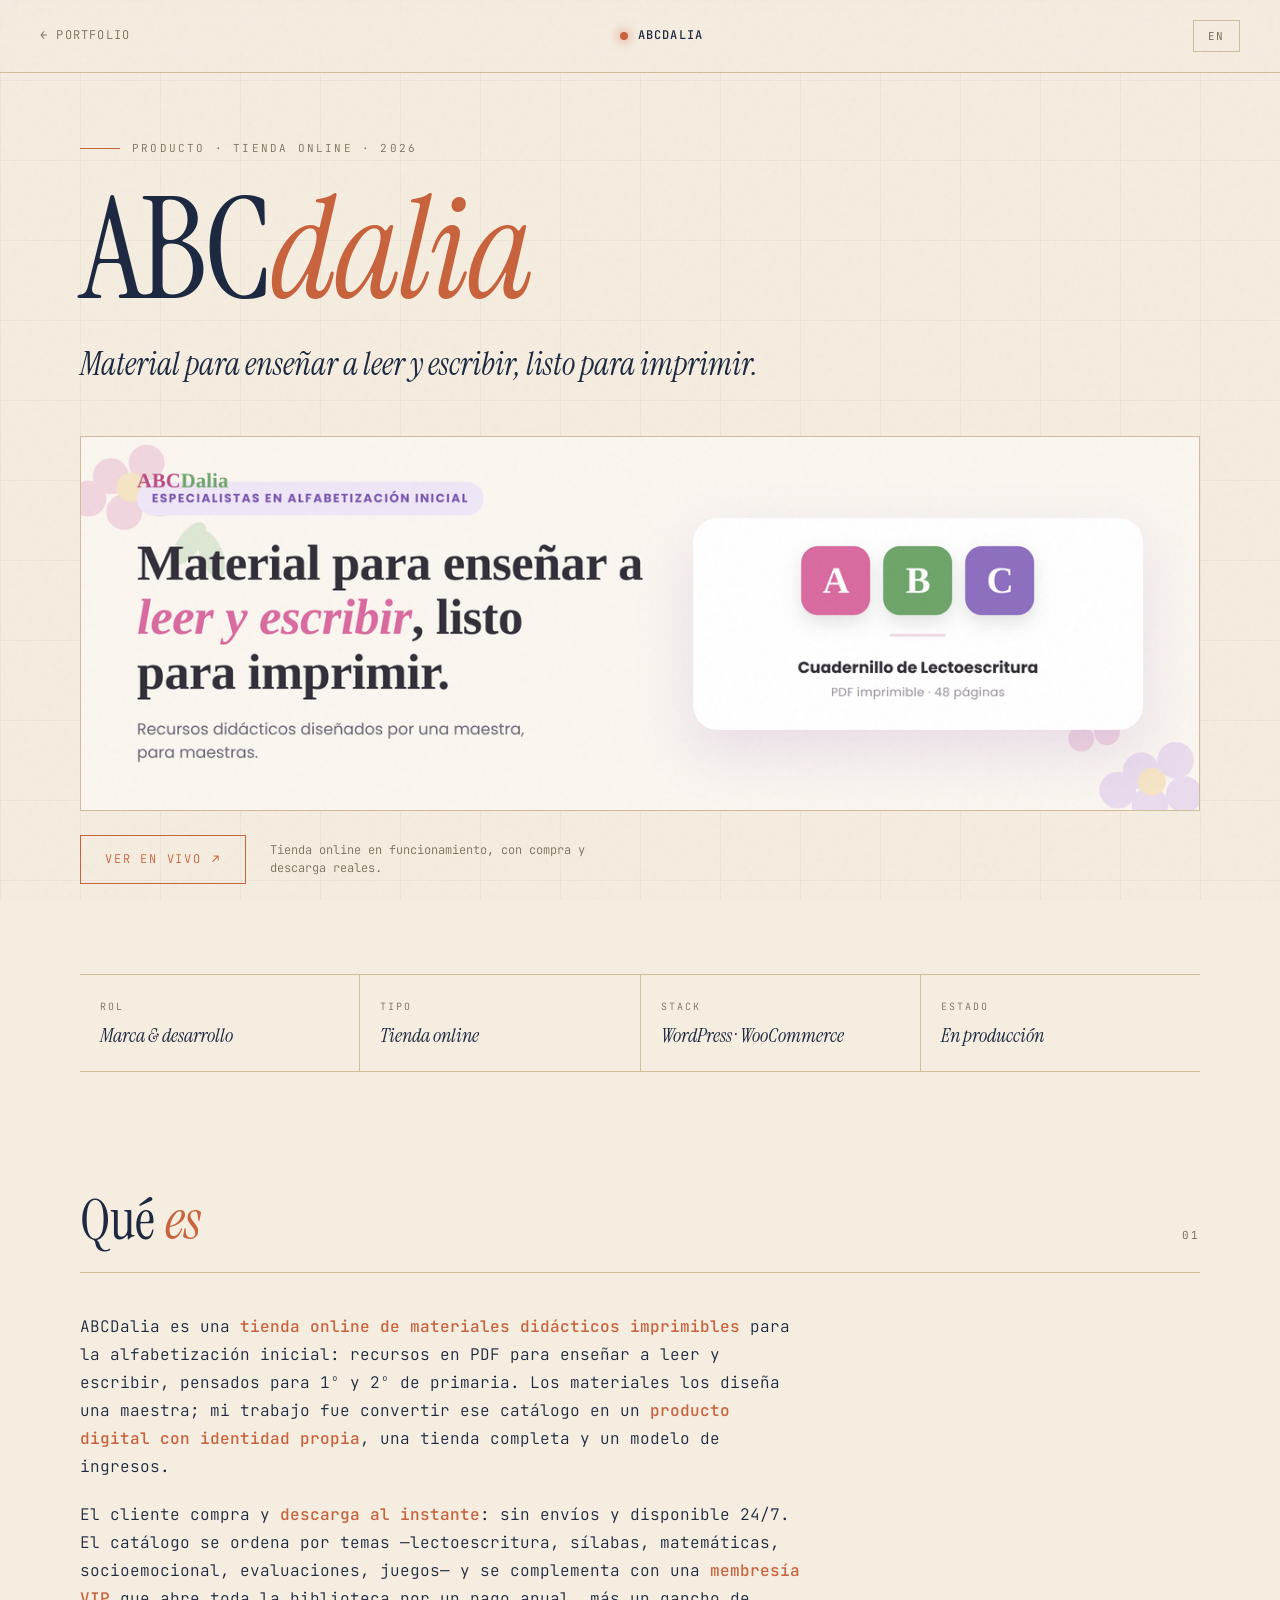
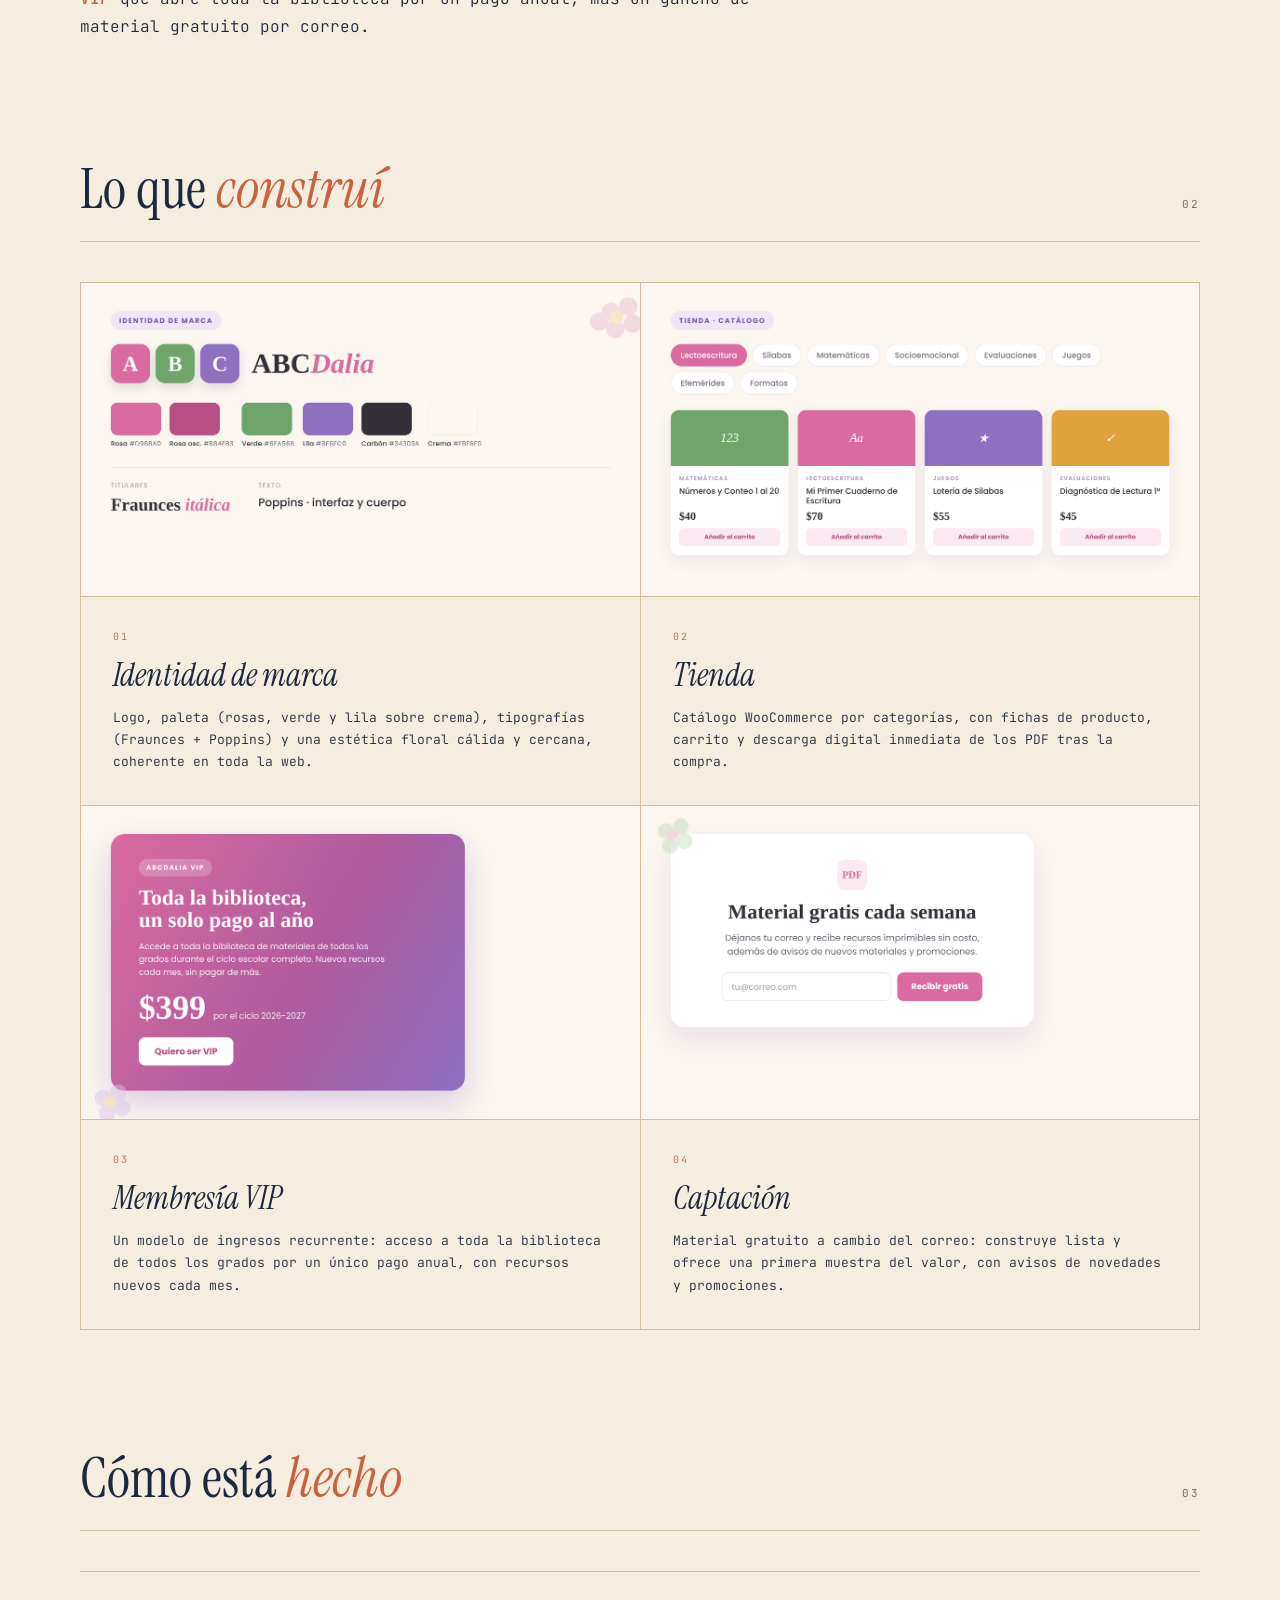
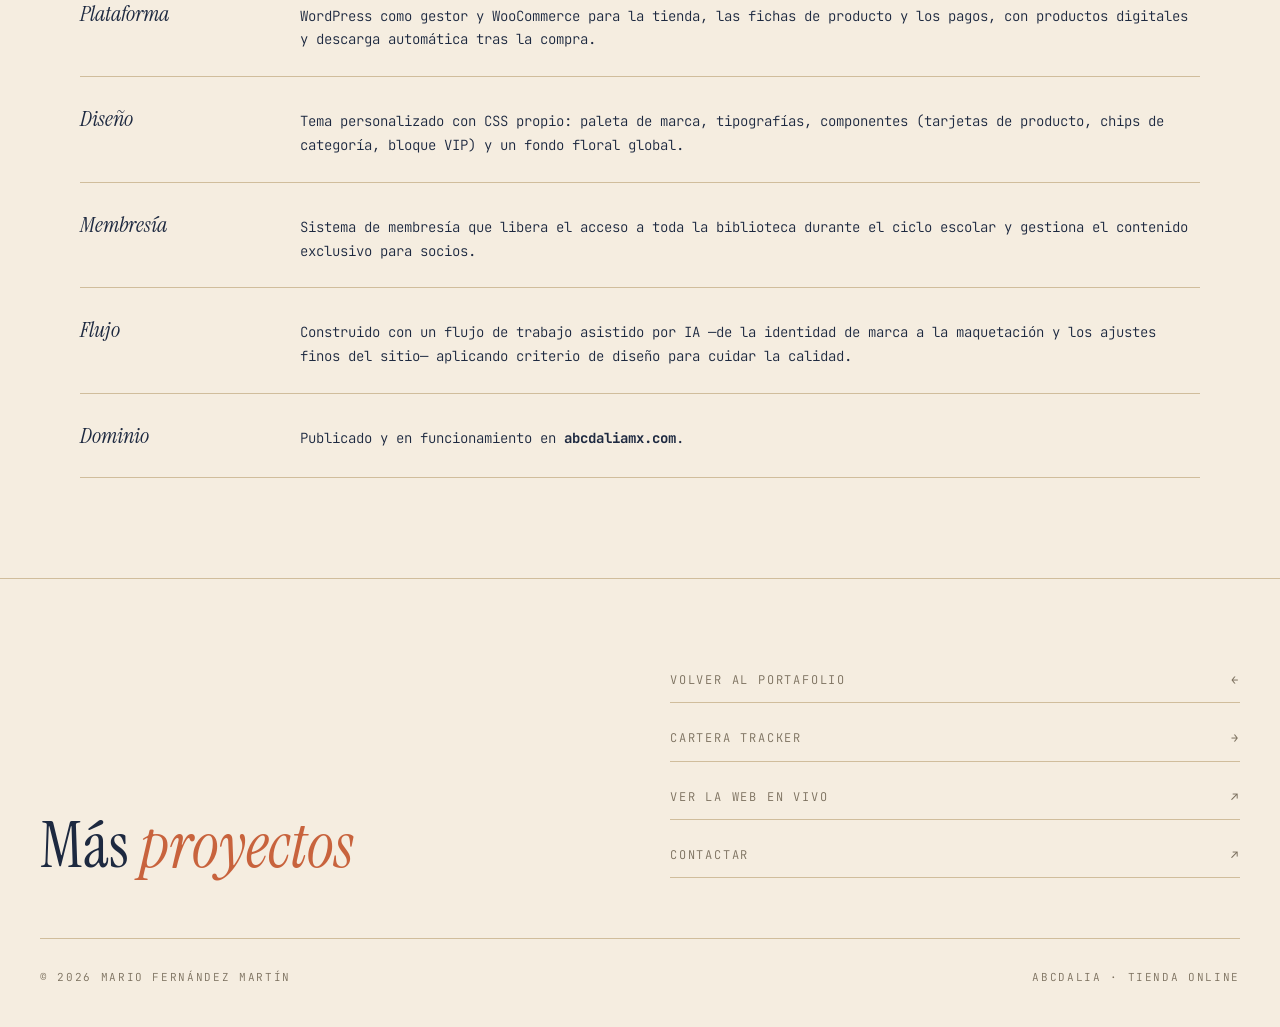
==== abcdalia.html @ 492b51a3 "Initial commit" ====
<!DOCTYPE html>
<html lang="es">
<head>
<meta charset="UTF-8">
<meta name="viewport" content="width=device-width, initial-scale=1.0">
<title>ABCDalia — Mario Fernández Martín</title>
<meta name="description" content="ABCDalia — tienda online de materiales didácticos imprimibles para enseñar a leer y escribir. Marca, diseño y desarrollo de la tienda sobre WordPress + WooCommerce.">
<link rel="icon" href="assets/favicon.svg" type="image/svg+xml">
<meta property="og:type" content="website">
<meta property="og:url" content="https://mariofernandezmartin.pages.dev/abcdalia.html">
<meta property="og:title" content="ABCDalia — Mario Fernández Martín">
<meta property="og:description" content="Tienda online de materiales didácticos imprimibles para alfabetización inicial. WordPress + WooCommerce.">
<meta property="og:image" content="https://mariofernandezmartin.pages.dev/assets/og.png">
<meta name="twitter:card" content="summary_large_image">
<meta name="twitter:title" content="ABCDalia — Mario Fernández Martín">
<meta name="twitter:description" content="Tienda online de materiales didácticos imprimibles para alfabetización inicial. WordPress + WooCommerce.">
<meta name="twitter:image" content="https://mariofernandezmartin.pages.dev/assets/og.png">
<link rel="preconnect" href="https://fonts.googleapis.com">
<link rel="preconnect" href="https://fonts.gstatic.com" crossorigin>
<link href="https://fonts.googleapis.com/css2?family=Instrument+Serif:ital@0;1&family=JetBrains+Mono:wght@300;400;500;700&display=swap" rel="stylesheet">
<style>
:root {
  --bg: #f5ede0;
  --surface: #ebe0cc;
  --surface-2: #e0d2b8;
  --border: #d0bd9c;
  --text: #1d2940;
  --muted: #7a6f5d;
  --accent: #c8633d;
  --accent-dim: rgba(200, 99, 61, 0.18);
  --display: 'Instrument Serif', serif;
  --mono: 'JetBrains Mono', monospace;
}

* { margin: 0; padding: 0; box-sizing: border-box; }
html { scroll-behavior: smooth; }

body {
  background: var(--bg);
  color: var(--text);
  font-family: var(--mono);
  font-size: 14px;
  line-height: 1.6;
  font-weight: 300;
  overflow-x: hidden;
  position: relative;
}

body::before {
  content: '';
  position: fixed;
  inset: 0;
  pointer-events: none;
  z-index: 999;
  background-image: url("data:image/svg+xml,%3Csvg viewBox='0 0 200 200' xmlns='http://www.w3.org/2000/svg'%3E%3Cfilter id='n'%3E%3CfeTurbulence type='fractalNoise' baseFrequency='0.9' numOctaves='2'/%3E%3C/filter%3E%3Crect width='100%25' height='100%25' filter='url(%23n)' opacity='0.4'/%3E%3C/svg%3E");
  opacity: 0.10;
  mix-blend-mode: multiply;
}

body::after {
  content: '';
  position: fixed;
  inset: 0;
  pointer-events: none;
  z-index: 0;
  background-image:
    linear-gradient(to right, rgba(29,41,64,0.04) 1px, transparent 1px),
    linear-gradient(to bottom, rgba(29,41,64,0.04) 1px, transparent 1px);
  background-size: 80px 80px;
}

a { color: inherit; text-decoration: none; }

.lang-es .en { display: none; }
.lang-en .es { display: none; }

nav {
  position: fixed;
  top: 0; left: 0; right: 0;
  display: flex;
  justify-content: space-between;
  align-items: center;
  padding: 20px 40px;
  background: rgba(245, 237, 224, 0.75);
  backdrop-filter: blur(12px);
  -webkit-backdrop-filter: blur(12px);
  border-bottom: 1px solid var(--border);
  z-index: 100;
  font-family: var(--mono);
  font-size: 12px;
  text-transform: uppercase;
  letter-spacing: 0.1em;
}

nav .back {
  display: flex;
  align-items: center;
  gap: 10px;
  color: var(--muted);
  transition: color 0.3s;
}

nav .back:hover { color: var(--accent); }

nav .project-name {
  font-weight: 500;
  display: flex;
  align-items: center;
  gap: 10px;
}

nav .project-name .dot {
  width: 8px;
  height: 8px;
  background: var(--accent);
  border-radius: 50%;
  box-shadow: 0 0 12px var(--accent);
  animation: pulse 2s ease-in-out infinite;
}

@keyframes pulse {
  0%, 100% { opacity: 1; transform: scale(1); }
  50% { opacity: 0.6; transform: scale(0.85); }
}

.lang-toggle {
  background: transparent;
  border: 1px solid var(--border);
  color: var(--muted);
  font-family: var(--mono);
  font-size: 11px;
  text-transform: uppercase;
  letter-spacing: 0.15em;
  padding: 8px 14px;
  cursor: pointer;
  transition: all 0.3s;
}

.lang-toggle:hover { border-color: var(--accent); color: var(--accent); }

main { position: relative; z-index: 1; }
section { padding: 80px 40px; max-width: 1200px; margin: 0 auto; }

.project-hero {
  padding-top: 140px;
  padding-bottom: 60px;
}

.project-hero .meta {
  font-family: var(--mono);
  font-size: 11px;
  text-transform: uppercase;
  letter-spacing: 0.2em;
  color: var(--muted);
  margin-bottom: 30px;
  display: flex;
  align-items: center;
  gap: 12px;
}

.project-hero .meta .bar { width: 40px; height: 1px; background: var(--accent); }

.project-hero h1 {
  font-family: var(--display);
  font-size: clamp(56px, 11vw, 170px);
  font-weight: 400;
  line-height: 0.9;
  letter-spacing: -0.02em;
  margin-bottom: 30px;
}

.project-hero h1 .italic { font-style: italic; color: var(--accent); }

.project-hero .tagline {
  font-family: var(--display);
  font-style: italic;
  font-size: clamp(22px, 2.5vw, 32px);
  color: var(--text);
  max-width: 720px;
  line-height: 1.3;
}

.hero-image {
  margin-top: 50px;
  border: 1px solid var(--border);
  background: #fff;
  overflow: hidden;
  position: relative;
}

.hero-image img { display: block; width: 100%; height: auto; }

.demo-cta {
  margin-top: 24px;
  display: flex;
  align-items: center;
  gap: 24px;
  flex-wrap: wrap;
}

.live-btn {
  display: inline-flex;
  align-items: center;
  gap: 10px;
  padding: 14px 24px;
  border: 1px solid var(--accent);
  color: var(--accent);
  font-family: var(--mono);
  font-size: 12px;
  text-transform: uppercase;
  letter-spacing: 0.15em;
  transition: all 0.3s;
}

.live-btn:hover { background: var(--accent); color: var(--bg); }

.demo-cta-note {
  font-family: var(--mono);
  font-size: 12px;
  color: var(--muted);
  max-width: 360px;
  line-height: 1.5;
}

.meta-strip { padding-top: 30px; padding-bottom: 60px; }

.meta-strip-grid {
  display: grid;
  grid-template-columns: repeat(4, 1fr);
  gap: 1px;
  background: var(--border);
  border-top: 1px solid var(--border);
  border-bottom: 1px solid var(--border);
}

.meta-item {
  background: var(--bg);
  padding: 24px 20px;
  display: flex;
  flex-direction: column;
  gap: 8px;
}

.meta-item .label {
  font-family: var(--mono);
  font-size: 10px;
  text-transform: uppercase;
  letter-spacing: 0.2em;
  color: var(--muted);
}

.meta-item .value {
  font-family: var(--display);
  font-style: italic;
  font-size: 20px;
  line-height: 1.2;
}

.content-section { padding-top: 60px; padding-bottom: 60px; }

.content-section h2 {
  font-family: var(--display);
  font-size: clamp(32px, 4.5vw, 56px);
  font-weight: 400;
  line-height: 1;
  margin-bottom: 40px;
  padding-bottom: 24px;
  border-bottom: 1px solid var(--border);
  display: flex;
  justify-content: space-between;
  align-items: baseline;
  gap: 20px;
}

.content-section h2 .italic { font-style: italic; color: var(--accent); }

.content-section h2 .num {
  font-family: var(--mono);
  font-size: 11px;
  color: var(--muted);
  text-transform: uppercase;
  letter-spacing: 0.2em;
  font-style: normal;
}

.body-text {
  font-size: 16px;
  line-height: 1.75;
  max-width: 720px;
}

.body-text p { margin-bottom: 20px; }
.body-text p:last-child { margin-bottom: 0; }
.body-text strong { color: var(--accent); font-weight: 500; }

.views-grid {
  display: grid;
  grid-template-columns: repeat(2, 1fr);
  gap: 1px;
  background: var(--border);
  border: 1px solid var(--border);
  margin-top: 40px;
}

.view-card {
  background: var(--bg);
  padding: 0;
  display: flex;
  flex-direction: column;
}

.view-card .view-shot {
  width: 100%;
  aspect-ratio: 16/9;
  overflow: hidden;
  background: #fff;
  border-bottom: 1px solid var(--border);
}

.view-card .view-shot img {
  width: 100%;
  height: 100%;
  object-fit: cover;
  object-position: top;
  display: block;
  transition: transform 0.6s ease;
}

.view-card:hover .view-shot img {
  transform: scale(1.03);
}

.view-card .view-body {
  padding: 32px;
}

.view-card .view-tag {
  font-family: var(--mono);
  font-size: 10px;
  text-transform: uppercase;
  letter-spacing: 0.2em;
  color: var(--accent);
  margin-bottom: 14px;
}

.view-card h3 {
  font-family: var(--display);
  font-size: 32px;
  font-weight: 400;
  line-height: 1;
  margin-bottom: 16px;
}

.view-card h3 .italic { font-style: italic; }

.view-card p {
  font-size: 13px;
  line-height: 1.7;
  color: var(--text);
}

.tech-detail { margin-top: 20px; }

.tech-row {
  display: grid;
  grid-template-columns: 180px 1fr;
  gap: 40px;
  padding: 24px 0;
  border-bottom: 1px solid var(--border);
  align-items: baseline;
}

.tech-row:first-child { border-top: 1px solid var(--border); }

.tech-row .tech-key {
  font-family: var(--display);
  font-style: italic;
  font-size: 22px;
}

.tech-row .tech-val {
  font-size: 14px;
  line-height: 1.7;
  color: var(--text);
}

.project-footer {
  border-top: 1px solid var(--border);
  margin-top: 40px;
  padding: 80px 40px 40px;
  background: var(--bg);
  position: relative;
  z-index: 1;
}

.project-footer-inner {
  max-width: 1200px;
  margin: 0 auto;
  display: grid;
  grid-template-columns: 1fr 1fr;
  gap: 60px;
  align-items: end;
  margin-bottom: 60px;
}

.project-footer h3 {
  font-family: var(--display);
  font-size: clamp(36px, 5vw, 64px);
  font-weight: 400;
  line-height: 1;
}

.project-footer h3 .italic { font-style: italic; color: var(--accent); }

.project-footer .nav-links {
  display: flex;
  flex-direction: column;
  gap: 14px;
  font-family: var(--mono);
  font-size: 12px;
  text-transform: uppercase;
  letter-spacing: 0.15em;
}

.project-footer .nav-links a {
  color: var(--muted);
  transition: color 0.3s;
  display: flex;
  justify-content: space-between;
  padding: 12px 0;
  border-bottom: 1px solid var(--border);
}

.project-footer .nav-links a:hover { color: var(--accent); }

.project-footer .bottom {
  max-width: 1200px;
  margin: 0 auto;
  padding-top: 30px;
  border-top: 1px solid var(--border);
  display: flex;
  justify-content: space-between;
  font-size: 11px;
  text-transform: uppercase;
  letter-spacing: 0.15em;
  color: var(--muted);
  flex-wrap: wrap;
  gap: 12px;
}

@media (max-width: 900px) {
  nav { padding: 16px 20px; }
  nav .project-name { display: none; }
  section { padding: 60px 20px; }
  .project-hero { padding-top: 100px; }
  .meta-strip-grid { grid-template-columns: repeat(2, 1fr); }
  .views-grid { grid-template-columns: 1fr; }
  .tech-row { grid-template-columns: 1fr; gap: 8px; }
  .project-footer-inner { grid-template-columns: 1fr; gap: 40px; }
  .project-footer { padding: 60px 20px 30px; }
}
</style>
</head>
<body class="lang-es">

<nav>
  <a href="index.html" class="back">← Portfolio</a>
  <div class="project-name">
    <div class="dot"></div>
    <span>ABCDalia</span>
  </div>
  <button id="lang-toggle" class="lang-toggle">EN</button>
</nav>

<main>

  <!-- HERO -->
  <section class="project-hero">
    <div class="meta">
      <span class="bar"></span>
      <span class="es">Producto · Tienda online · 2026</span>
      <span class="en">Product · Online store · 2026</span>
    </div>
    <h1>ABC<span class="italic">dalia</span></h1>
    <p class="tagline">
      <span class="es">Material para enseñar a leer y escribir, listo para imprimir.</span>
      <span class="en">Printable materials to teach reading and writing.</span>
    </p>

    <div class="hero-image">
      <img src="assets/abcdalia/home.png" alt="Portada de ABCDalia">
    </div>

    <div class="demo-cta">
      <a href="https://abcdaliamx.com" target="_blank" rel="noopener" class="live-btn">
        <span class="es">Ver en vivo</span>
        <span class="en">View live</span>
        <span>↗</span>
      </a>
      <span class="demo-cta-note">
        <span class="es">Tienda online en funcionamiento, con compra y descarga reales.</span>
        <span class="en">A live online store, with real purchase and download.</span>
      </span>
    </div>
  </section>

  <!-- META STRIP -->
  <section class="meta-strip">
    <div class="meta-strip-grid">
      <div class="meta-item">
        <div class="label"><span class="es">Rol</span><span class="en">Role</span></div>
        <div class="value"><span class="es">Marca & desarrollo</span><span class="en">Brand & dev</span></div>
      </div>
      <div class="meta-item">
        <div class="label"><span class="es">Tipo</span><span class="en">Type</span></div>
        <div class="value"><span class="es">Tienda online</span><span class="en">Online store</span></div>
      </div>
      <div class="meta-item">
        <div class="label">Stack</div>
        <div class="value">WordPress · WooCommerce</div>
      </div>
      <div class="meta-item">
        <div class="label"><span class="es">Estado</span><span class="en">Status</span></div>
        <div class="value"><span class="es">En producción</span><span class="en">Live</span></div>
      </div>
    </div>
  </section>

  <!-- QUÉ ES -->
  <section class="content-section">
    <h2>
      <span><span class="es">Qué </span><span class="en">What it </span><span class="italic">es</span><span class="en"> is</span></span>
      <span class="num">01</span>
    </h2>
    <div class="body-text">
      <p>
        <span class="es">ABCDalia es una <strong>tienda online de materiales didácticos imprimibles</strong> para la alfabetización inicial: recursos en PDF para enseñar a leer y escribir, pensados para 1º y 2º de primaria. Los materiales los diseña una maestra; mi trabajo fue convertir ese catálogo en un <strong>producto digital con identidad propia</strong>, una tienda completa y un modelo de ingresos.</span>
        <span class="en">ABCDalia is an <strong>online store of printable teaching materials</strong> for early literacy: PDF resources to teach reading and writing, aimed at 1st and 2nd grade. The materials are designed by a teacher; my job was to turn that catalog into a <strong>digital product with its own identity</strong>, a full store and a revenue model.</span>
      </p>
      <p>
        <span class="es">El cliente compra y <strong>descarga al instante</strong>: sin envíos y disponible 24/7. El catálogo se ordena por temas —lectoescritura, sílabas, matemáticas, socioemocional, evaluaciones, juegos— y se complementa con una <strong>membresía VIP</strong> que abre toda la biblioteca por un pago anual, más un gancho de material gratuito por correo.</span>
        <span class="en">Customers buy and <strong>download instantly</strong>: no shipping, available 24/7. The catalog is organized by topic —literacy, syllables, math, social-emotional, assessments, games— and is complemented by a <strong>VIP membership</strong> that unlocks the whole library for a yearly payment, plus a free-material email hook.</span>
      </p>
    </div>
  </section>

  <!-- LO QUE CONSTRUÍ -->
  <section class="content-section">
    <h2>
      <span><span class="es">Lo que </span><span class="en">What I </span><span class="italic">construí</span><span class="en"> built</span></span>
      <span class="num">02</span>
    </h2>
    <div class="views-grid">
      <div class="view-card">
        <div class="view-shot"><img src="assets/abcdalia/branding.png" alt="Identidad de marca de ABCDalia"></div>
        <div class="view-body">
          <div class="view-tag">01</div>
          <h3><span class="italic"><span class="es">Identidad de marca</span><span class="en">Brand identity</span></span></h3>
          <p>
            <span class="es">Logo, paleta (rosas, verde y lila sobre crema), tipografías (Fraunces + Poppins) y una estética floral cálida y cercana, coherente en toda la web.</span>
            <span class="en">Logo, palette (pinks, green and lilac on cream), typography (Fraunces + Poppins) and a warm, friendly floral look, consistent across the whole site.</span>
          </p>
        </div>
      </div>
      <div class="view-card">
        <div class="view-shot"><img src="assets/abcdalia/tienda.png" alt="Tienda y catálogo de ABCDalia"></div>
        <div class="view-body">
          <div class="view-tag">02</div>
          <h3><span class="italic"><span class="es">Tienda</span><span class="en">Store</span></span></h3>
          <p>
            <span class="es">Catálogo WooCommerce por categorías, con fichas de producto, carrito y descarga digital inmediata de los PDF tras la compra.</span>
            <span class="en">A WooCommerce catalog by category, with product pages, cart and instant digital download of the PDFs after purchase.</span>
          </p>
        </div>
      </div>
      <div class="view-card">
        <div class="view-shot"><img src="assets/abcdalia/vip.png" alt="Membresía VIP de ABCDalia"></div>
        <div class="view-body">
          <div class="view-tag">03</div>
          <h3><span class="italic"><span class="es">Membresía VIP</span><span class="en">VIP membership</span></span></h3>
          <p>
            <span class="es">Un modelo de ingresos recurrente: acceso a toda la biblioteca de todos los grados por un único pago anual, con recursos nuevos cada mes.</span>
            <span class="en">A recurring revenue model: access to the whole library of all grades for a single yearly payment, with new resources every month.</span>
          </p>
        </div>
      </div>
      <div class="view-card">
        <div class="view-shot"><img src="assets/abcdalia/gratis.png" alt="Captación de correos de ABCDalia"></div>
        <div class="view-body">
          <div class="view-tag">04</div>
          <h3><span class="italic"><span class="es">Captación</span><span class="en">Lead capture</span></span></h3>
          <p>
            <span class="es">Material gratuito a cambio del correo: construye lista y ofrece una primera muestra del valor, con avisos de novedades y promociones.</span>
            <span class="en">Free material in exchange for an email: it builds a list and gives a first taste of the value, with alerts about new releases and promotions.</span>
          </p>
        </div>
      </div>
    </div>
  </section>

  <!-- CÓMO ESTÁ HECHO -->
  <section class="content-section">
    <h2>
      <span><span class="es">Cómo está </span><span class="en">How it's </span><span class="italic">hecho</span><span class="en"> built</span></span>
      <span class="num">03</span>
    </h2>
    <div class="tech-detail">
      <div class="tech-row">
        <div class="tech-key"><span class="es">Plataforma</span><span class="en">Platform</span></div>
        <div class="tech-val">
          <span class="es">WordPress como gestor y WooCommerce para la tienda, las fichas de producto y los pagos, con productos digitales y descarga automática tras la compra.</span>
          <span class="en">WordPress as the CMS and WooCommerce for the store, product pages and payments, with digital products and automatic download after purchase.</span>
        </div>
      </div>
      <div class="tech-row">
        <div class="tech-key"><span class="es">Diseño</span><span class="en">Design</span></div>
        <div class="tech-val">
          <span class="es">Tema personalizado con CSS propio: paleta de marca, tipografías, componentes (tarjetas de producto, chips de categoría, bloque VIP) y un fondo floral global.</span>
          <span class="en">A customized theme with bespoke CSS: brand palette, typography, components (product cards, category chips, VIP block) and a global floral background.</span>
        </div>
      </div>
      <div class="tech-row">
        <div class="tech-key"><span class="es">Membresía</span><span class="en">Membership</span></div>
        <div class="tech-val">
          <span class="es">Sistema de membresía que libera el acceso a toda la biblioteca durante el ciclo escolar y gestiona el contenido exclusivo para socios.</span>
          <span class="en">A membership system that unlocks access to the whole library for the school year and manages members-only content.</span>
        </div>
      </div>
      <div class="tech-row">
        <div class="tech-key"><span class="es">Flujo</span><span class="en">Workflow</span></div>
        <div class="tech-val">
          <span class="es">Construido con un flujo de trabajo asistido por IA —de la identidad de marca a la maquetación y los ajustes finos del sitio— aplicando criterio de diseño para cuidar la calidad.</span>
          <span class="en">Built with an AI-assisted workflow —from brand identity to layout and the site's fine-tuning— applying design judgment to keep quality high.</span>
        </div>
      </div>
      <div class="tech-row">
        <div class="tech-key"><span class="es">Dominio</span><span class="en">Domain</span></div>
        <div class="tech-val">
          <span class="es">Publicado y en funcionamiento en <strong>abcdaliamx.com</strong>.</span>
          <span class="en">Published and live at <strong>abcdaliamx.com</strong>.</span>
        </div>
      </div>
    </div>
  </section>

</main>

<!-- FOOTER -->
<footer class="project-footer">
  <div class="project-footer-inner">
    <h3>
      <span class="es">Más <span class="italic">proyectos</span></span>
      <span class="en">More <span class="italic">projects</span></span>
    </h3>
    <div class="nav-links">
      <a href="index.html">
        <span><span class="es">Volver al portafolio</span><span class="en">Back to portfolio</span></span>
        <span>←</span>
      </a>
      <a href="cartera-tracker.html">
        <span>Cartera Tracker</span>
        <span>→</span>
      </a>
      <a href="https://abcdaliamx.com" target="_blank" rel="noopener">
        <span><span class="es">Ver la web en vivo</span><span class="en">View the live site</span></span>
        <span>↗</span>
      </a>
      <a href="mailto:mariofdz2011@gmail.com">
        <span><span class="es">Contactar</span><span class="en">Contact</span></span>
        <span>↗</span>
      </a>
    </div>
  </div>
  <div class="bottom">
    <div>© 2026 Mario Fernández Martín</div>
    <div>ABCDalia · <span class="es">Tienda online</span><span class="en">Online store</span></div>
  </div>
</footer>

<script>
// Language toggle
const body = document.body;
const btn = document.getElementById('lang-toggle');
const saved = localStorage.getItem('lang') || 'es';
body.className = `lang-${saved}`;
document.documentElement.lang = saved;
btn.textContent = saved === 'es' ? 'EN' : 'ES';
btn.addEventListener('click', () => {
  const next = body.classList.contains('lang-es') ? 'en' : 'es';
  body.className = `lang-${next}`;
  document.documentElement.lang = next;
  btn.textContent = next === 'es' ? 'EN' : 'ES';
  localStorage.setItem('lang', next);
});
</script>

</body>
</html>
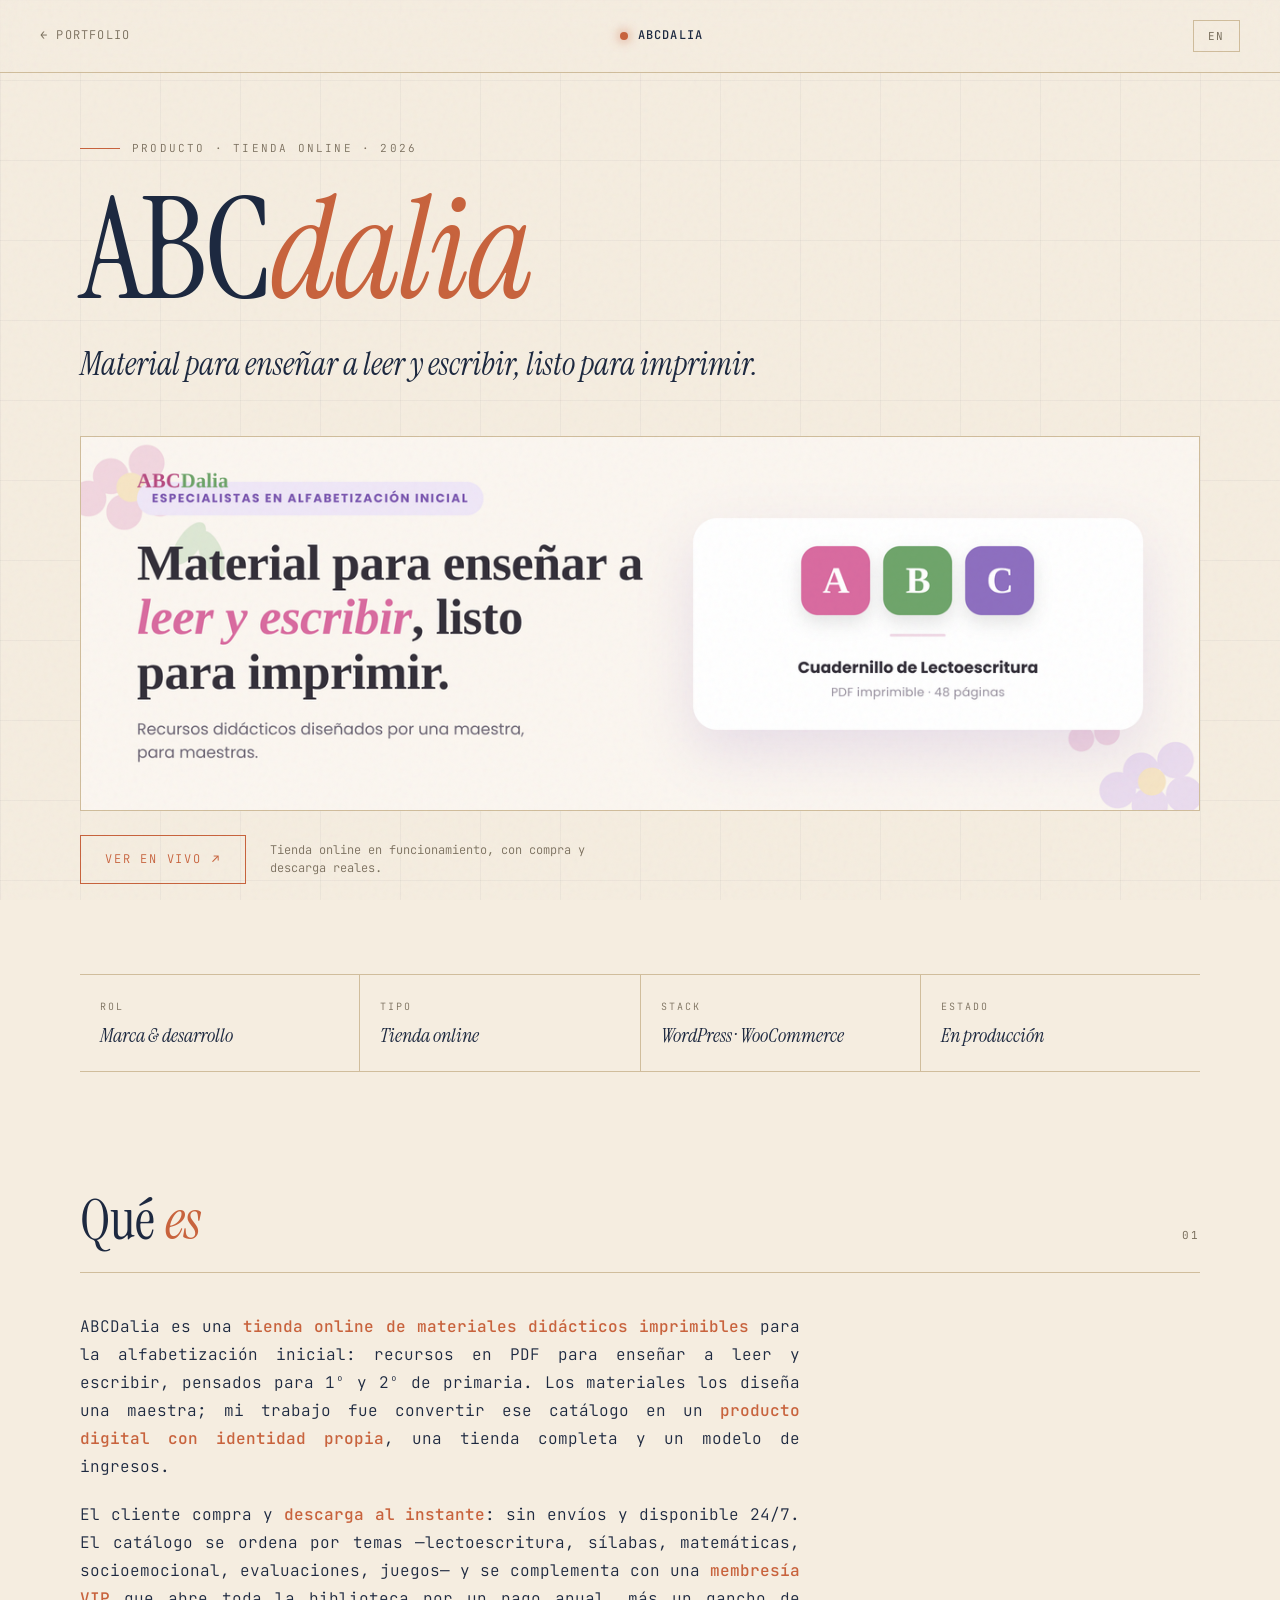
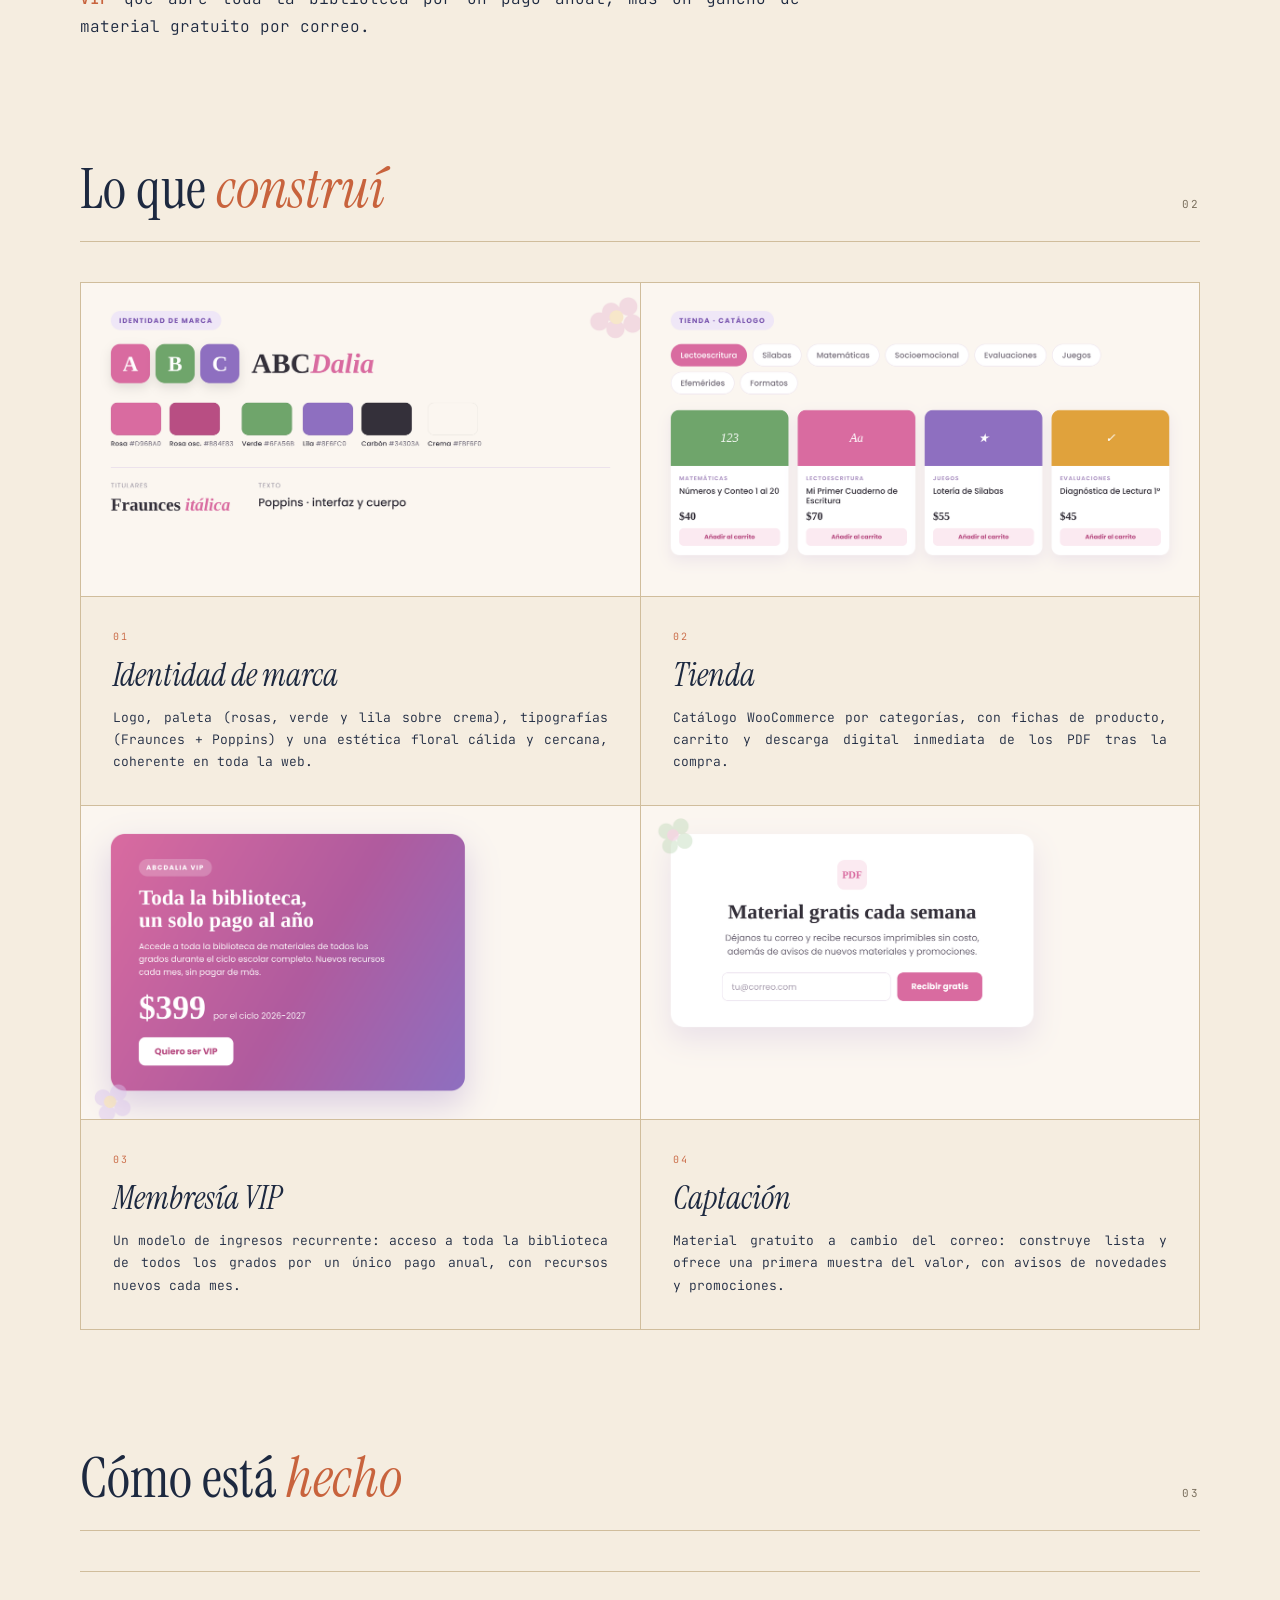
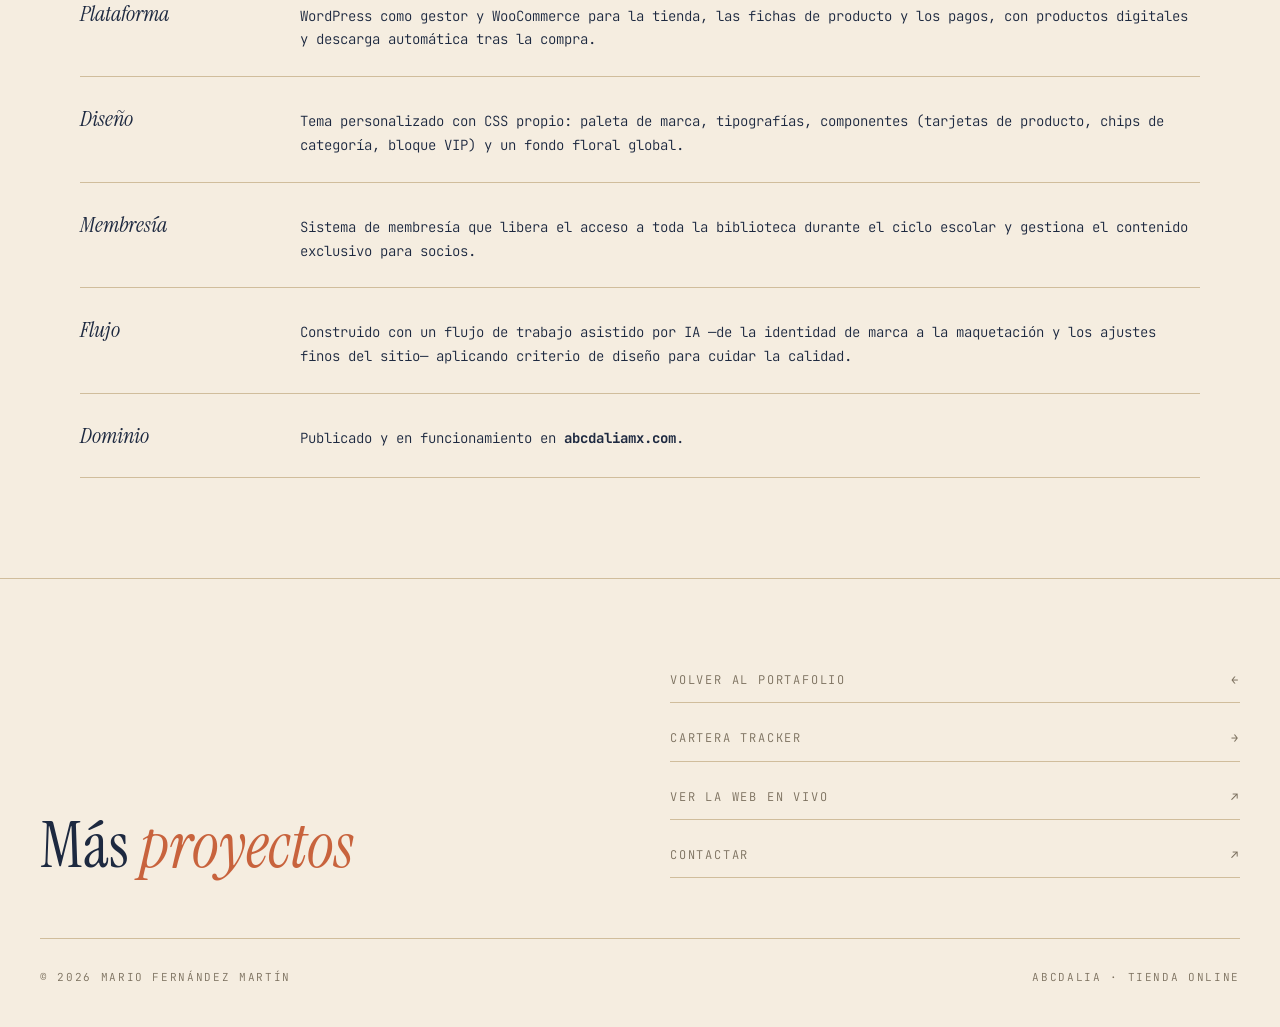
==== commit 8a929535: "Portafolio: app de gimnasio con capturas reales, textos justificados y textos al día" ====
--- a/abcdalia.html
+++ b/abcdalia.html
@@ -459,6 +459,19 @@
   .project-footer-inner { grid-template-columns: 1fr; gap: 40px; }
   .project-footer { padding: 60px 20px 30px; }
 }
+
+/* ── Párrafos justificados (Mario, 24/09) ─────────────────────────
+   Todo párrafo de texto corrido va justificado: se ve más ordenado.
+   Con guiones automáticos (el idioma lo pone el botón ES/EN en <html
+   lang>) para que no queden huecos grandes entre palabras. Los
+   titulares (tagline, subtítulos) y los pies de una línea se quedan
+   como estaban. */
+p:not(.tagline):not(.subtitle):not(.role):not([style]),
+.mech-body, .view-body, .feat-body, .legend-desc, .pitch-body, .role-body {
+  text-align: justify;
+  -webkit-hyphens: auto;
+  hyphens: auto;
+}
 </style>
 </head>
 <body class="lang-es">
@@ -529,7 +542,7 @@
   <!-- QUÉ ES -->
   <section class="content-section">
     <h2>
-      <span><span class="es">Qué </span><span class="en">What it </span><span class="italic">es</span><span class="en"> is</span></span>
+      <span class="es">Qué <span class="italic">es</span></span><span class="en">What it <span class="italic">is</span></span>
       <span class="num">01</span>
     </h2>
     <div class="body-text">
@@ -547,7 +560,7 @@
   <!-- LO QUE CONSTRUÍ -->
   <section class="content-section">
     <h2>
-      <span><span class="es">Lo que </span><span class="en">What I </span><span class="italic">construí</span><span class="en"> built</span></span>
+      <span class="es">Lo que <span class="italic">construí</span></span><span class="en">What I <span class="italic">built</span></span>
       <span class="num">02</span>
     </h2>
     <div class="views-grid">
@@ -601,7 +614,7 @@
   <!-- CÓMO ESTÁ HECHO -->
   <section class="content-section">
     <h2>
-      <span><span class="es">Cómo está </span><span class="en">How it's </span><span class="italic">hecho</span><span class="en"> built</span></span>
+      <span class="es">Cómo está <span class="italic">hecho</span></span><span class="en">How it's <span class="italic">built</span></span>
       <span class="num">03</span>
     </h2>
     <div class="tech-detail">
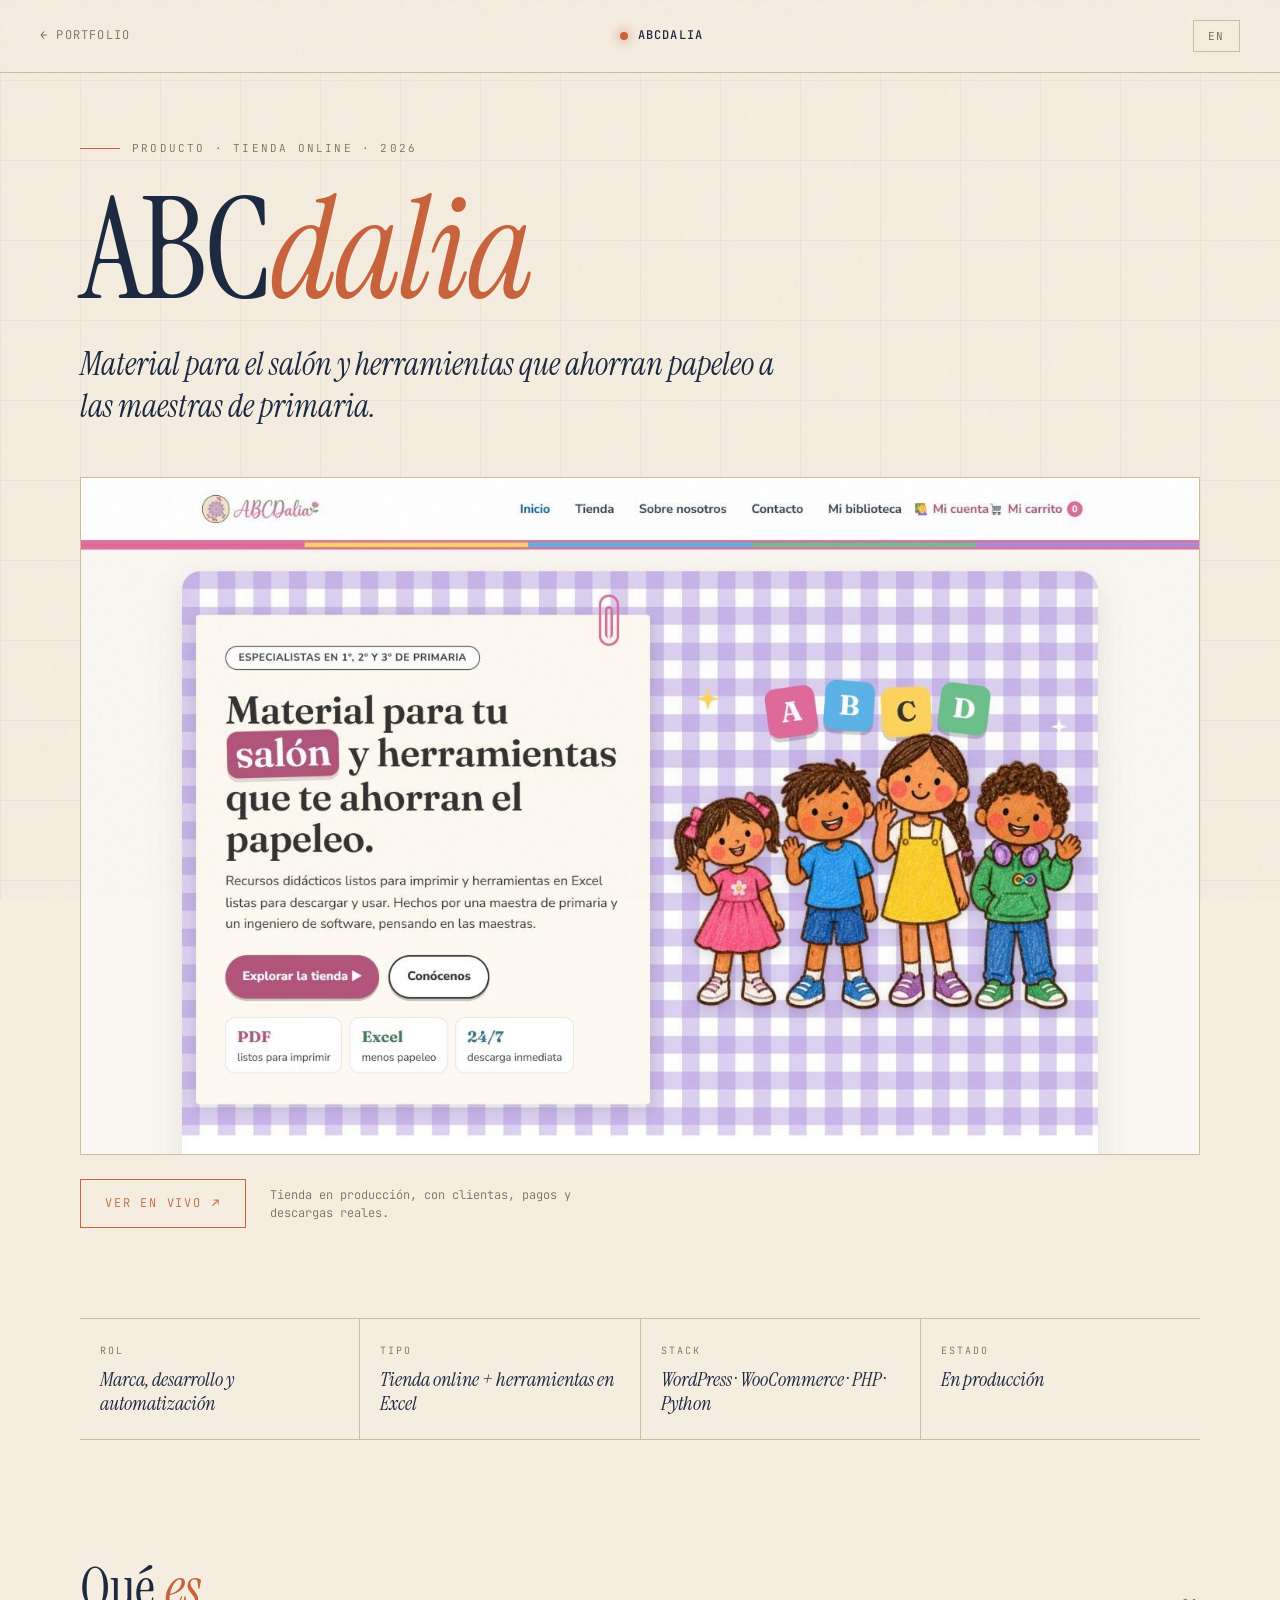
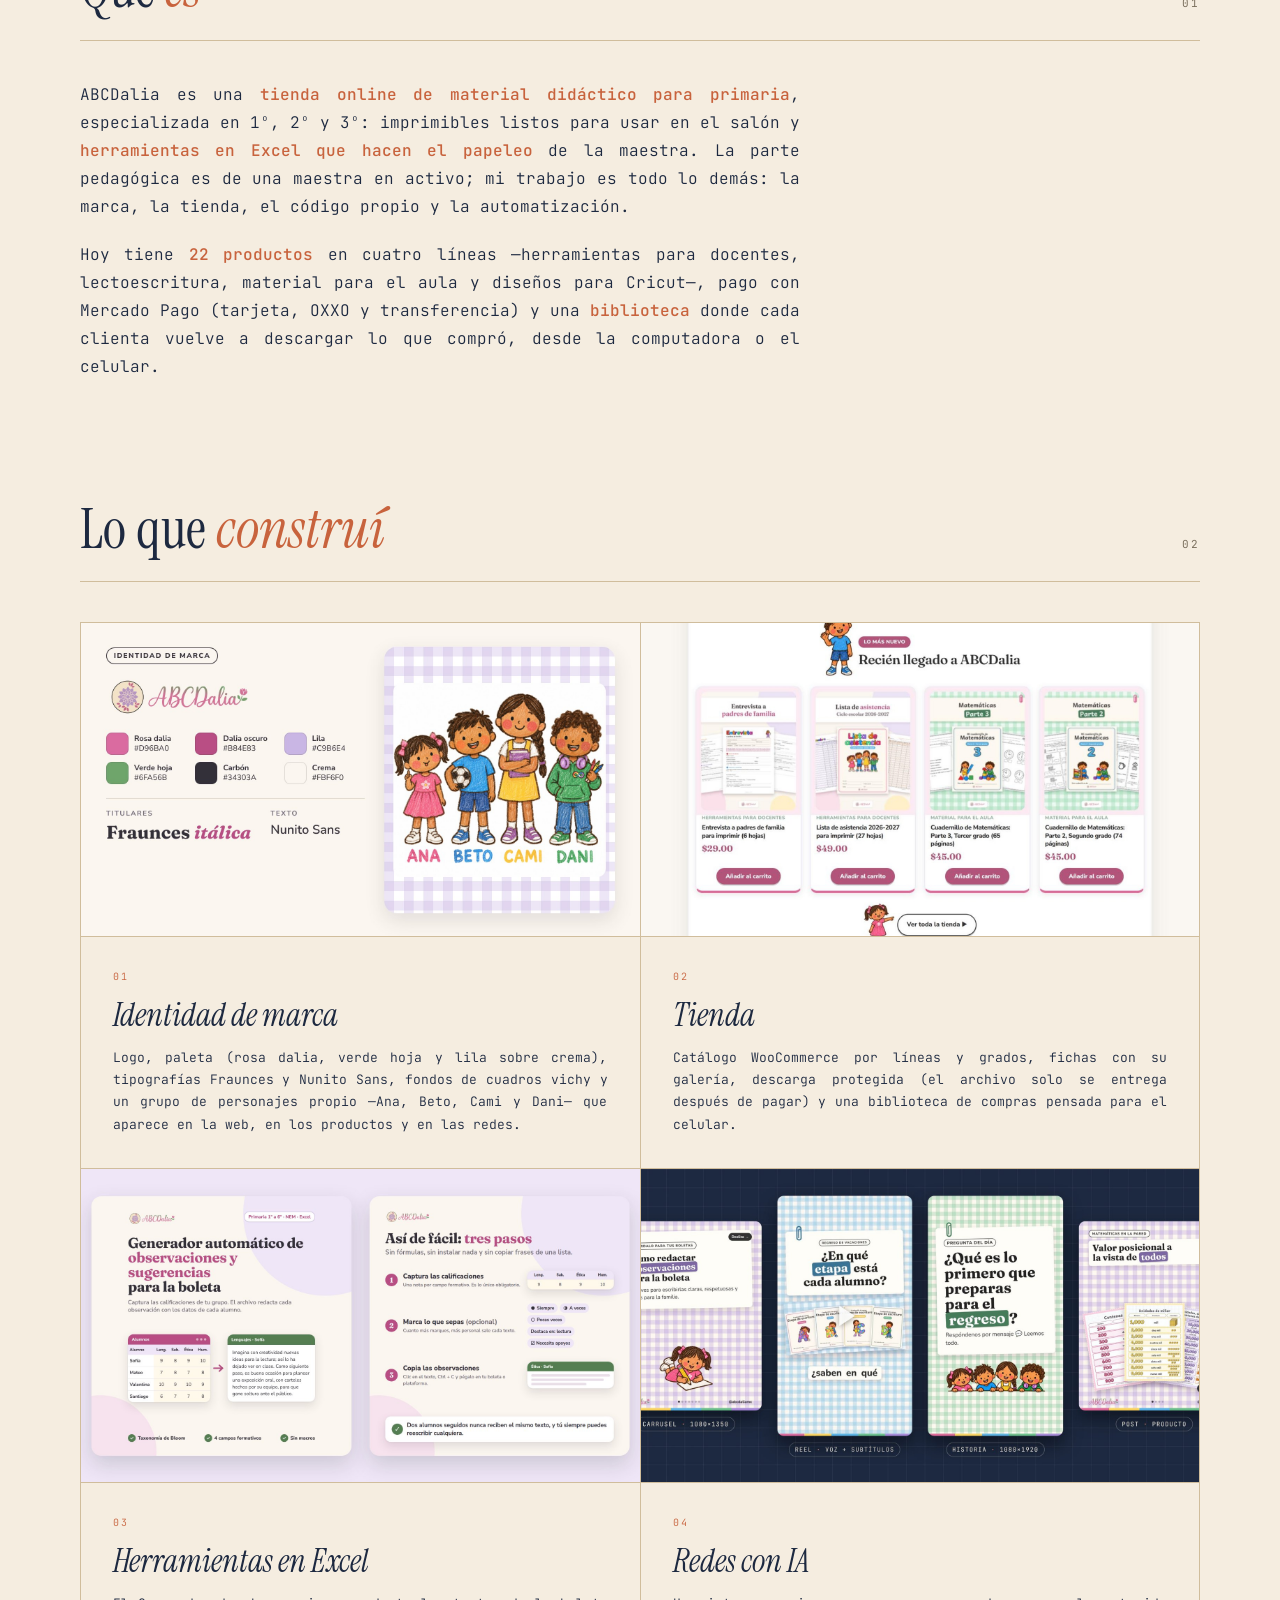
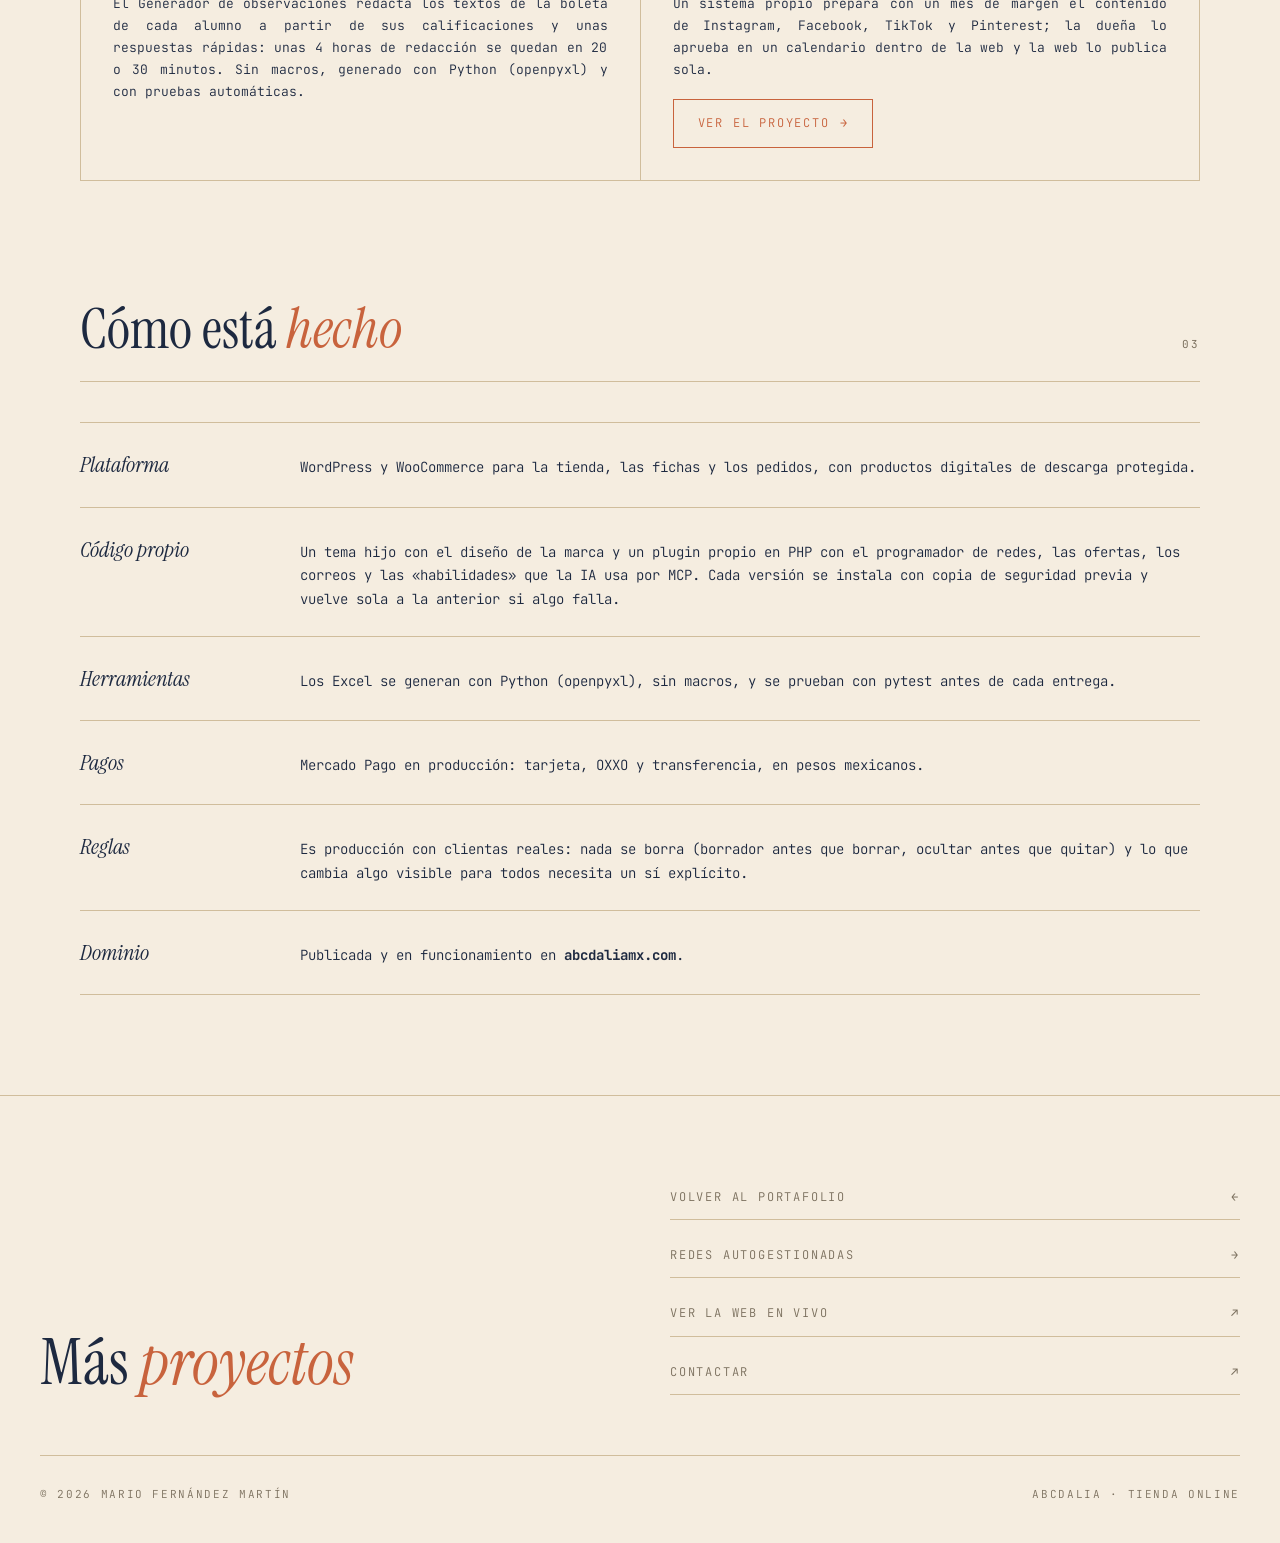
==== commit 7bbb4089: "Portafolio: redes autogestionadas, ABCDalia al dia, tailt, discoteca, habilidades por niveles y CV n" ====
--- a/abcdalia.html
+++ b/abcdalia.html
@@ -4,17 +4,17 @@
 <meta charset="UTF-8">
 <meta name="viewport" content="width=device-width, initial-scale=1.0">
 <title>ABCDalia — Mario Fernández Martín</title>
-<meta name="description" content="ABCDalia — tienda online de materiales didácticos imprimibles para enseñar a leer y escribir. Marca, diseño y desarrollo de la tienda sobre WordPress + WooCommerce.">
+<meta name="description" content="ABCDalia — tienda online de material didáctico para primaria: imprimibles para el salón y herramientas en Excel que ahorran papeleo a las maestras. Marca, tema, plugin propio y automatización sobre WordPress + WooCommerce.">
 <link rel="icon" href="assets/favicon.svg" type="image/svg+xml">
 <meta property="og:type" content="website">
 <meta property="og:url" content="https://mariofernandezmartin.pages.dev/abcdalia.html">
 <meta property="og:title" content="ABCDalia — Mario Fernández Martín">
-<meta property="og:description" content="Tienda online de materiales didácticos imprimibles para alfabetización inicial. WordPress + WooCommerce.">
-<meta property="og:image" content="https://mariofernandezmartin.pages.dev/assets/og.png">
+<meta property="og:description" content="Tienda online de material didáctico para primaria: imprimibles y herramientas en Excel para docentes. WordPress + WooCommerce.">
+<meta property="og:image" content="https://mariofernandezmartin.pages.dev/assets/abcdalia/portada.jpg">
 <meta name="twitter:card" content="summary_large_image">
 <meta name="twitter:title" content="ABCDalia — Mario Fernández Martín">
-<meta name="twitter:description" content="Tienda online de materiales didácticos imprimibles para alfabetización inicial. WordPress + WooCommerce.">
-<meta name="twitter:image" content="https://mariofernandezmartin.pages.dev/assets/og.png">
+<meta name="twitter:description" content="Tienda online de material didáctico para primaria: imprimibles y herramientas en Excel para docentes. WordPress + WooCommerce.">
+<meta name="twitter:image" content="https://mariofernandezmartin.pages.dev/assets/abcdalia/portada.jpg">
 <link rel="preconnect" href="https://fonts.googleapis.com">
 <link rel="preconnect" href="https://fonts.gstatic.com" crossorigin>
 <link href="https://fonts.googleapis.com/css2?family=Instrument+Serif:ital@0;1&family=JetBrains+Mono:wght@300;400;500;700&display=swap" rel="stylesheet">
@@ -496,12 +496,12 @@
     </div>
     <h1>ABC<span class="italic">dalia</span></h1>
     <p class="tagline">
-      <span class="es">Material para enseñar a leer y escribir, listo para imprimir.</span>
-      <span class="en">Printable materials to teach reading and writing.</span>
+      <span class="es">Material para el salón y herramientas que ahorran papeleo a las maestras de primaria.</span>
+      <span class="en">Classroom materials and tools that save primary-school teachers paperwork.</span>
     </p>
 
     <div class="hero-image">
-      <img src="assets/abcdalia/home.png" alt="Portada de ABCDalia">
+      <img src="assets/abcdalia/portada.jpg" alt="Portada de la tienda ABCDalia en abcdaliamx.com">
     </div>
 
     <div class="demo-cta">
@@ -511,8 +511,8 @@
         <span>↗</span>
       </a>
       <span class="demo-cta-note">
-        <span class="es">Tienda online en funcionamiento, con compra y descarga reales.</span>
-        <span class="en">A live online store, with real purchase and download.</span>
+        <span class="es">Tienda en producción, con clientas, pagos y descargas reales.</span>
+        <span class="en">A store in production, with real customers, payments and downloads.</span>
       </span>
     </div>
   </section>
@@ -522,15 +522,15 @@
     <div class="meta-strip-grid">
       <div class="meta-item">
         <div class="label"><span class="es">Rol</span><span class="en">Role</span></div>
-        <div class="value"><span class="es">Marca & desarrollo</span><span class="en">Brand & dev</span></div>
+        <div class="value"><span class="es">Marca, desarrollo y automatización</span><span class="en">Brand, development &amp; automation</span></div>
       </div>
       <div class="meta-item">
         <div class="label"><span class="es">Tipo</span><span class="en">Type</span></div>
-        <div class="value"><span class="es">Tienda online</span><span class="en">Online store</span></div>
+        <div class="value"><span class="es">Tienda online + herramientas en Excel</span><span class="en">Online store + Excel tools</span></div>
       </div>
       <div class="meta-item">
         <div class="label">Stack</div>
-        <div class="value">WordPress · WooCommerce</div>
+        <div class="value">WordPress · WooCommerce · PHP · Python</div>
       </div>
       <div class="meta-item">
         <div class="label"><span class="es">Estado</span><span class="en">Status</span></div>
@@ -547,12 +547,12 @@
     </h2>
     <div class="body-text">
       <p>
-        <span class="es">ABCDalia es una <strong>tienda online de materiales didácticos imprimibles</strong> para la alfabetización inicial: recursos en PDF para enseñar a leer y escribir, pensados para 1º y 2º de primaria. Los materiales los diseña una maestra; mi trabajo fue convertir ese catálogo en un <strong>producto digital con identidad propia</strong>, una tienda completa y un modelo de ingresos.</span>
-        <span class="en">ABCDalia is an <strong>online store of printable teaching materials</strong> for early literacy: PDF resources to teach reading and writing, aimed at 1st and 2nd grade. The materials are designed by a teacher; my job was to turn that catalog into a <strong>digital product with its own identity</strong>, a full store and a revenue model.</span>
+        <span class="es">ABCDalia es una <strong>tienda online de material didáctico para primaria</strong>, especializada en 1º, 2º y 3º: imprimibles listos para usar en el salón y <strong>herramientas en Excel que hacen el papeleo</strong> de la maestra. La parte pedagógica es de una maestra en activo; mi trabajo es todo lo demás: la marca, la tienda, el código propio y la automatización.</span>
+        <span class="en">ABCDalia is an <strong>online store of primary-school teaching materials</strong>, specialised in grades 1 to 3: printables ready to use in the classroom and <strong>Excel tools that handle the teacher's paperwork</strong>. The teaching side belongs to a working teacher; my job is everything else: the brand, the store, the custom code and the automation.</span>
       </p>
       <p>
-        <span class="es">El cliente compra y <strong>descarga al instante</strong>: sin envíos y disponible 24/7. El catálogo se ordena por temas —lectoescritura, sílabas, matemáticas, socioemocional, evaluaciones, juegos— y se complementa con una <strong>membresía VIP</strong> que abre toda la biblioteca por un pago anual, más un gancho de material gratuito por correo.</span>
-        <span class="en">Customers buy and <strong>download instantly</strong>: no shipping, available 24/7. The catalog is organized by topic —literacy, syllables, math, social-emotional, assessments, games— and is complemented by a <strong>VIP membership</strong> that unlocks the whole library for a yearly payment, plus a free-material email hook.</span>
+        <span class="es">Hoy tiene <strong>22 productos</strong> en cuatro líneas —herramientas para docentes, lectoescritura, material para el aula y diseños para Cricut—, pago con Mercado Pago (tarjeta, OXXO y transferencia) y una <strong>biblioteca</strong> donde cada clienta vuelve a descargar lo que compró, desde la computadora o el celular.</span>
+        <span class="en">Today it has <strong>22 products</strong> across four lines —teacher tools, literacy, classroom materials and Cricut designs—, payment through Mercado Pago (card, OXXO and bank transfer) and a <strong>library</strong> where each customer can download what she bought again, from a computer or a phone.</span>
       </p>
     </div>
   </section>
@@ -565,47 +565,51 @@
     </h2>
     <div class="views-grid">
       <div class="view-card">
-        <div class="view-shot"><img src="assets/abcdalia/branding.png" alt="Identidad de marca de ABCDalia"></div>
+        <div class="view-shot"><img src="assets/abcdalia/marca.jpg" alt="Identidad de ABCDalia: logo, paleta, tipografías y los personajes del grupo ABC" loading="lazy"></div>
         <div class="view-body">
           <div class="view-tag">01</div>
           <h3><span class="italic"><span class="es">Identidad de marca</span><span class="en">Brand identity</span></span></h3>
           <p>
-            <span class="es">Logo, paleta (rosas, verde y lila sobre crema), tipografías (Fraunces + Poppins) y una estética floral cálida y cercana, coherente en toda la web.</span>
-            <span class="en">Logo, palette (pinks, green and lilac on cream), typography (Fraunces + Poppins) and a warm, friendly floral look, consistent across the whole site.</span>
+            <span class="es">Logo, paleta (rosa dalia, verde hoja y lila sobre crema), tipografías Fraunces y Nunito Sans, fondos de cuadros vichy y un grupo de personajes propio —Ana, Beto, Cami y Dani— que aparece en la web, en los productos y en las redes.</span>
+            <span class="en">Logo, palette (dahlia pink, leaf green and lilac on cream), Fraunces and Nunito Sans typefaces, gingham backgrounds and a cast of original characters —Ana, Beto, Cami and Dani— who appear on the site, the products and social media.</span>
           </p>
         </div>
       </div>
       <div class="view-card">
-        <div class="view-shot"><img src="assets/abcdalia/tienda.png" alt="Tienda y catálogo de ABCDalia"></div>
+        <div class="view-shot"><img src="assets/abcdalia/tienda.jpg" alt="Novedades de la tienda ABCDalia con sus fichas de producto" loading="lazy"></div>
         <div class="view-body">
           <div class="view-tag">02</div>
           <h3><span class="italic"><span class="es">Tienda</span><span class="en">Store</span></span></h3>
           <p>
-            <span class="es">Catálogo WooCommerce por categorías, con fichas de producto, carrito y descarga digital inmediata de los PDF tras la compra.</span>
-            <span class="en">A WooCommerce catalog by category, with product pages, cart and instant digital download of the PDFs after purchase.</span>
+            <span class="es">Catálogo WooCommerce por líneas y grados, fichas con su galería, descarga protegida (el archivo solo se entrega después de pagar) y una biblioteca de compras pensada para el celular.</span>
+            <span class="en">A WooCommerce catalog by product line and grade, product pages with their gallery, protected downloads (the file is only delivered after payment) and a purchase library designed for phones.</span>
           </p>
         </div>
       </div>
       <div class="view-card">
-        <div class="view-shot"><img src="assets/abcdalia/vip.png" alt="Membresía VIP de ABCDalia"></div>
+        <div class="view-shot"><img src="assets/abcdalia/herramientas.jpg" alt="Generador de observaciones para la boleta: portada y funcionamiento en tres pasos" loading="lazy"></div>
         <div class="view-body">
           <div class="view-tag">03</div>
-          <h3><span class="italic"><span class="es">Membresía VIP</span><span class="en">VIP membership</span></span></h3>
+          <h3><span class="italic"><span class="es">Herramientas en Excel</span><span class="en">Excel tools</span></span></h3>
           <p>
-            <span class="es">Un modelo de ingresos recurrente: acceso a toda la biblioteca de todos los grados por un único pago anual, con recursos nuevos cada mes.</span>
-            <span class="en">A recurring revenue model: access to the whole library of all grades for a single yearly payment, with new resources every month.</span>
+            <span class="es">El Generador de observaciones redacta los textos de la boleta de cada alumno a partir de sus calificaciones y unas respuestas rápidas: unas 4 horas de redacción se quedan en 20 o 30 minutos. Sin macros, generado con Python (openpyxl) y con pruebas automáticas.</span>
+            <span class="en">The report-card comment generator writes each student's comments from their grades and a few quick answers: about 4 hours of writing become 20 to 30 minutes. No macros, generated with Python (openpyxl) and covered by automated tests.</span>
           </p>
         </div>
       </div>
       <div class="view-card">
-        <div class="view-shot"><img src="assets/abcdalia/gratis.png" alt="Captación de correos de ABCDalia"></div>
+        <div class="view-shot"><img src="assets/abcdalia/redes.jpg" alt="Carrusel, reel, historia y post generados por el sistema de redes" loading="lazy"></div>
         <div class="view-body">
           <div class="view-tag">04</div>
-          <h3><span class="italic"><span class="es">Captación</span><span class="en">Lead capture</span></span></h3>
+          <h3><span class="italic"><span class="es">Redes con IA</span><span class="en">AI-run socials</span></span></h3>
           <p>
-            <span class="es">Material gratuito a cambio del correo: construye lista y ofrece una primera muestra del valor, con avisos de novedades y promociones.</span>
-            <span class="en">Free material in exchange for an email: it builds a list and gives a first taste of the value, with alerts about new releases and promotions.</span>
+            <span class="es">Un sistema propio prepara con un mes de margen el contenido de Instagram, Facebook, TikTok y Pinterest; la dueña lo aprueba en un calendario dentro de la web y la web lo publica sola.</span>
+            <span class="en">A system of my own prepares Instagram, Facebook, TikTok and Pinterest content a month ahead; the owner approves it in a calendar inside the site and the site publishes it on its own.</span>
           </p>
+          <a href="redes-ia.html" class="live-btn" style="margin-top: 18px;">
+            <span class="es">Ver el proyecto</span><span class="en">See the project</span>
+            <span>→</span>
+          </a>
         </div>
       </div>
     </div>
@@ -621,35 +625,42 @@
       <div class="tech-row">
         <div class="tech-key"><span class="es">Plataforma</span><span class="en">Platform</span></div>
         <div class="tech-val">
-          <span class="es">WordPress como gestor y WooCommerce para la tienda, las fichas de producto y los pagos, con productos digitales y descarga automática tras la compra.</span>
-          <span class="en">WordPress as the CMS and WooCommerce for the store, product pages and payments, with digital products and automatic download after purchase.</span>
+          <span class="es">WordPress y WooCommerce para la tienda, las fichas y los pedidos, con productos digitales de descarga protegida.</span>
+          <span class="en">WordPress and WooCommerce for the store, product pages and orders, with protected digital downloads.</span>
         </div>
       </div>
       <div class="tech-row">
-        <div class="tech-key"><span class="es">Diseño</span><span class="en">Design</span></div>
+        <div class="tech-key"><span class="es">Código propio</span><span class="en">Custom code</span></div>
         <div class="tech-val">
-          <span class="es">Tema personalizado con CSS propio: paleta de marca, tipografías, componentes (tarjetas de producto, chips de categoría, bloque VIP) y un fondo floral global.</span>
-          <span class="en">A customized theme with bespoke CSS: brand palette, typography, components (product cards, category chips, VIP block) and a global floral background.</span>
+          <span class="es">Un tema hijo con el diseño de la marca y un plugin propio en PHP con el programador de redes, las ofertas, los correos y las «habilidades» que la IA usa por MCP. Cada versión se instala con copia de seguridad previa y vuelve sola a la anterior si algo falla.</span>
+          <span class="en">A child theme with the brand design and a custom PHP plugin with the social scheduler, offers, emails and the "abilities" the AI uses over MCP. Every version installs with a prior backup and rolls itself back if anything fails.</span>
         </div>
       </div>
       <div class="tech-row">
-        <div class="tech-key"><span class="es">Membresía</span><span class="en">Membership</span></div>
+        <div class="tech-key"><span class="es">Herramientas</span><span class="en">Tools</span></div>
         <div class="tech-val">
-          <span class="es">Sistema de membresía que libera el acceso a toda la biblioteca durante el ciclo escolar y gestiona el contenido exclusivo para socios.</span>
-          <span class="en">A membership system that unlocks access to the whole library for the school year and manages members-only content.</span>
+          <span class="es">Los Excel se generan con Python (openpyxl), sin macros, y se prueban con pytest antes de cada entrega.</span>
+          <span class="en">The Excel files are generated with Python (openpyxl), with no macros, and tested with pytest before each release.</span>
         </div>
       </div>
       <div class="tech-row">
-        <div class="tech-key"><span class="es">Flujo</span><span class="en">Workflow</span></div>
+        <div class="tech-key"><span class="es">Pagos</span><span class="en">Payments</span></div>
         <div class="tech-val">
-          <span class="es">Construido con un flujo de trabajo asistido por IA —de la identidad de marca a la maquetación y los ajustes finos del sitio— aplicando criterio de diseño para cuidar la calidad.</span>
-          <span class="en">Built with an AI-assisted workflow —from brand identity to layout and the site's fine-tuning— applying design judgment to keep quality high.</span>
+          <span class="es">Mercado Pago en producción: tarjeta, OXXO y transferencia, en pesos mexicanos.</span>
+          <span class="en">Mercado Pago in production: card, OXXO and bank transfer, in Mexican pesos.</span>
+        </div>
+      </div>
+      <div class="tech-row">
+        <div class="tech-key"><span class="es">Reglas</span><span class="en">Rules</span></div>
+        <div class="tech-val">
+          <span class="es">Es producción con clientas reales: nada se borra (borrador antes que borrar, ocultar antes que quitar) y lo que cambia algo visible para todos necesita un sí explícito.</span>
+          <span class="en">It's production with real customers: nothing gets deleted (draft before delete, hide before remove) and anything visible to everyone needs an explicit yes.</span>
         </div>
       </div>
       <div class="tech-row">
         <div class="tech-key"><span class="es">Dominio</span><span class="en">Domain</span></div>
         <div class="tech-val">
-          <span class="es">Publicado y en funcionamiento en <strong>abcdaliamx.com</strong>.</span>
+          <span class="es">Publicada y en funcionamiento en <strong>abcdaliamx.com</strong>.</span>
           <span class="en">Published and live at <strong>abcdaliamx.com</strong>.</span>
         </div>
       </div>
@@ -670,8 +681,8 @@
         <span><span class="es">Volver al portafolio</span><span class="en">Back to portfolio</span></span>
         <span>←</span>
       </a>
-      <a href="cartera-tracker.html">
-        <span>Cartera Tracker</span>
+      <a href="redes-ia.html">
+        <span><span class="es">Redes autogestionadas</span><span class="en">Self-running socials</span></span>
         <span>→</span>
       </a>
       <a href="https://abcdaliamx.com" target="_blank" rel="noopener">
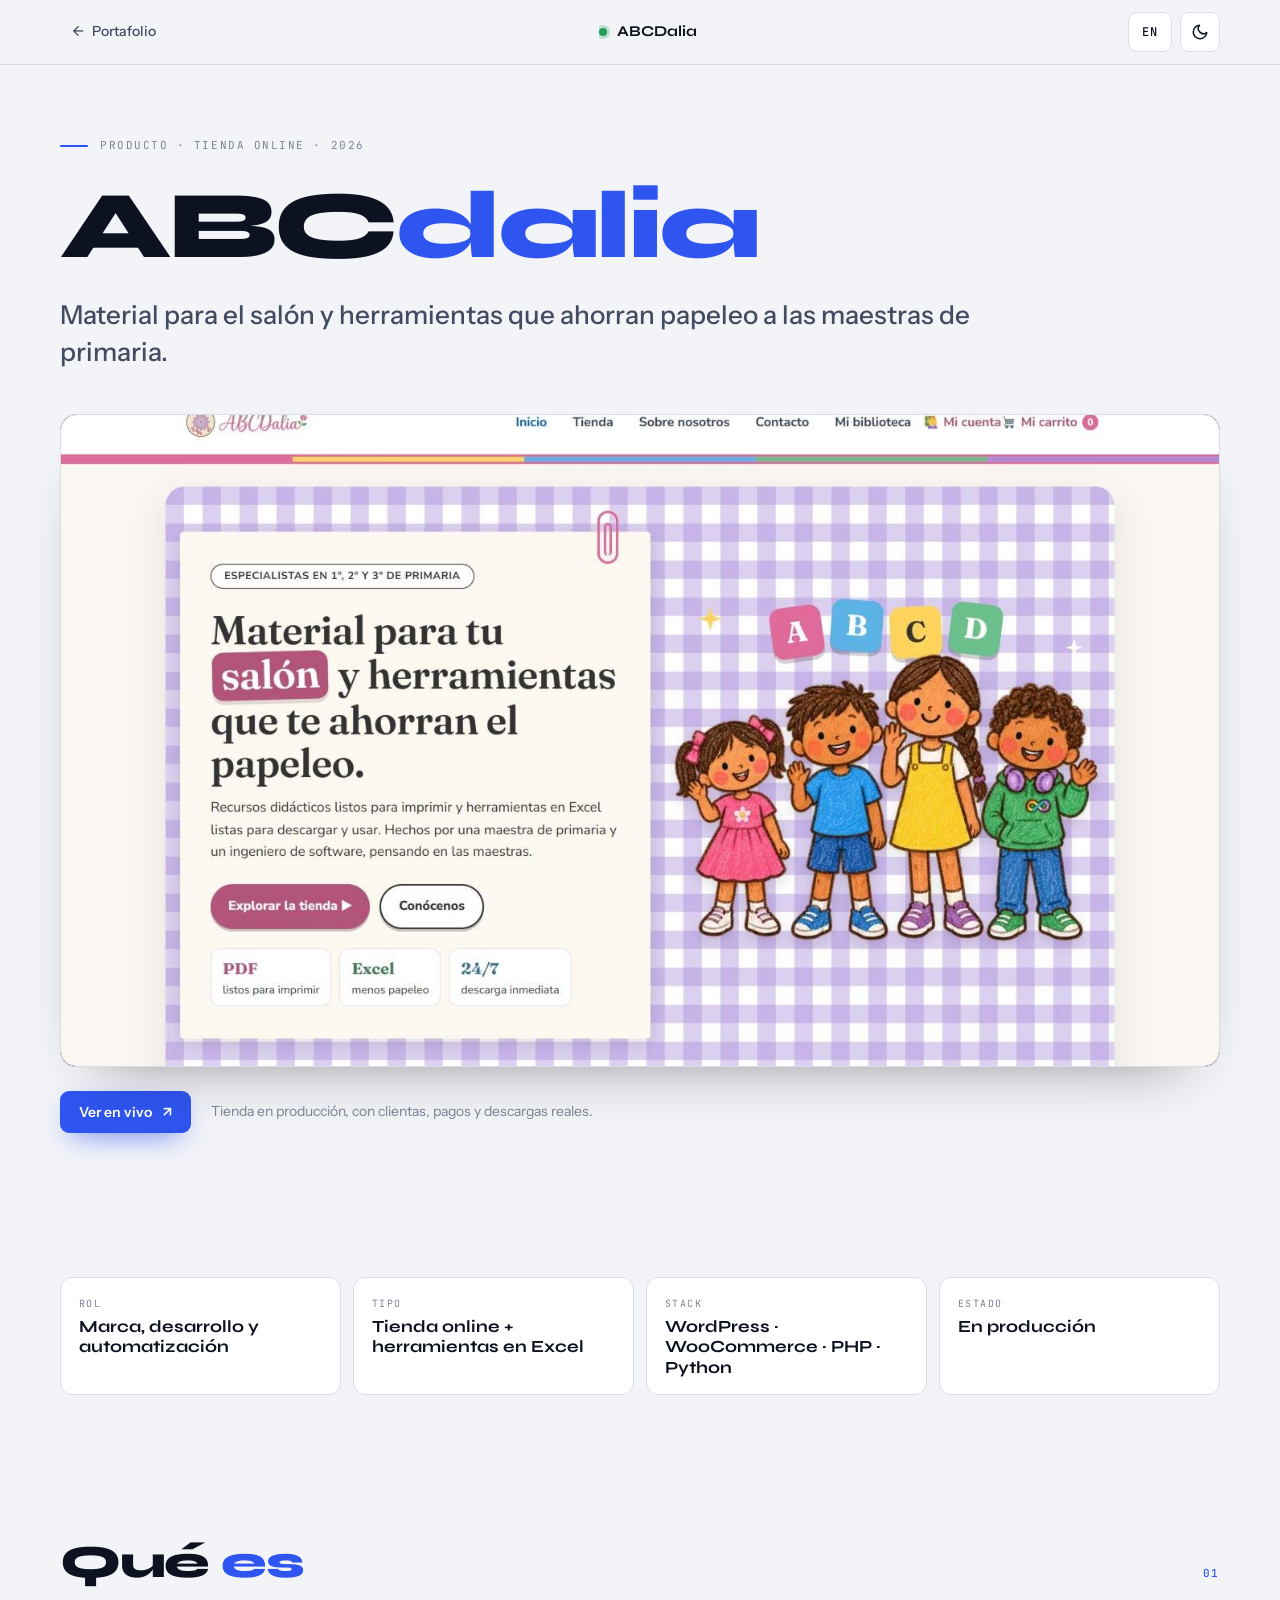
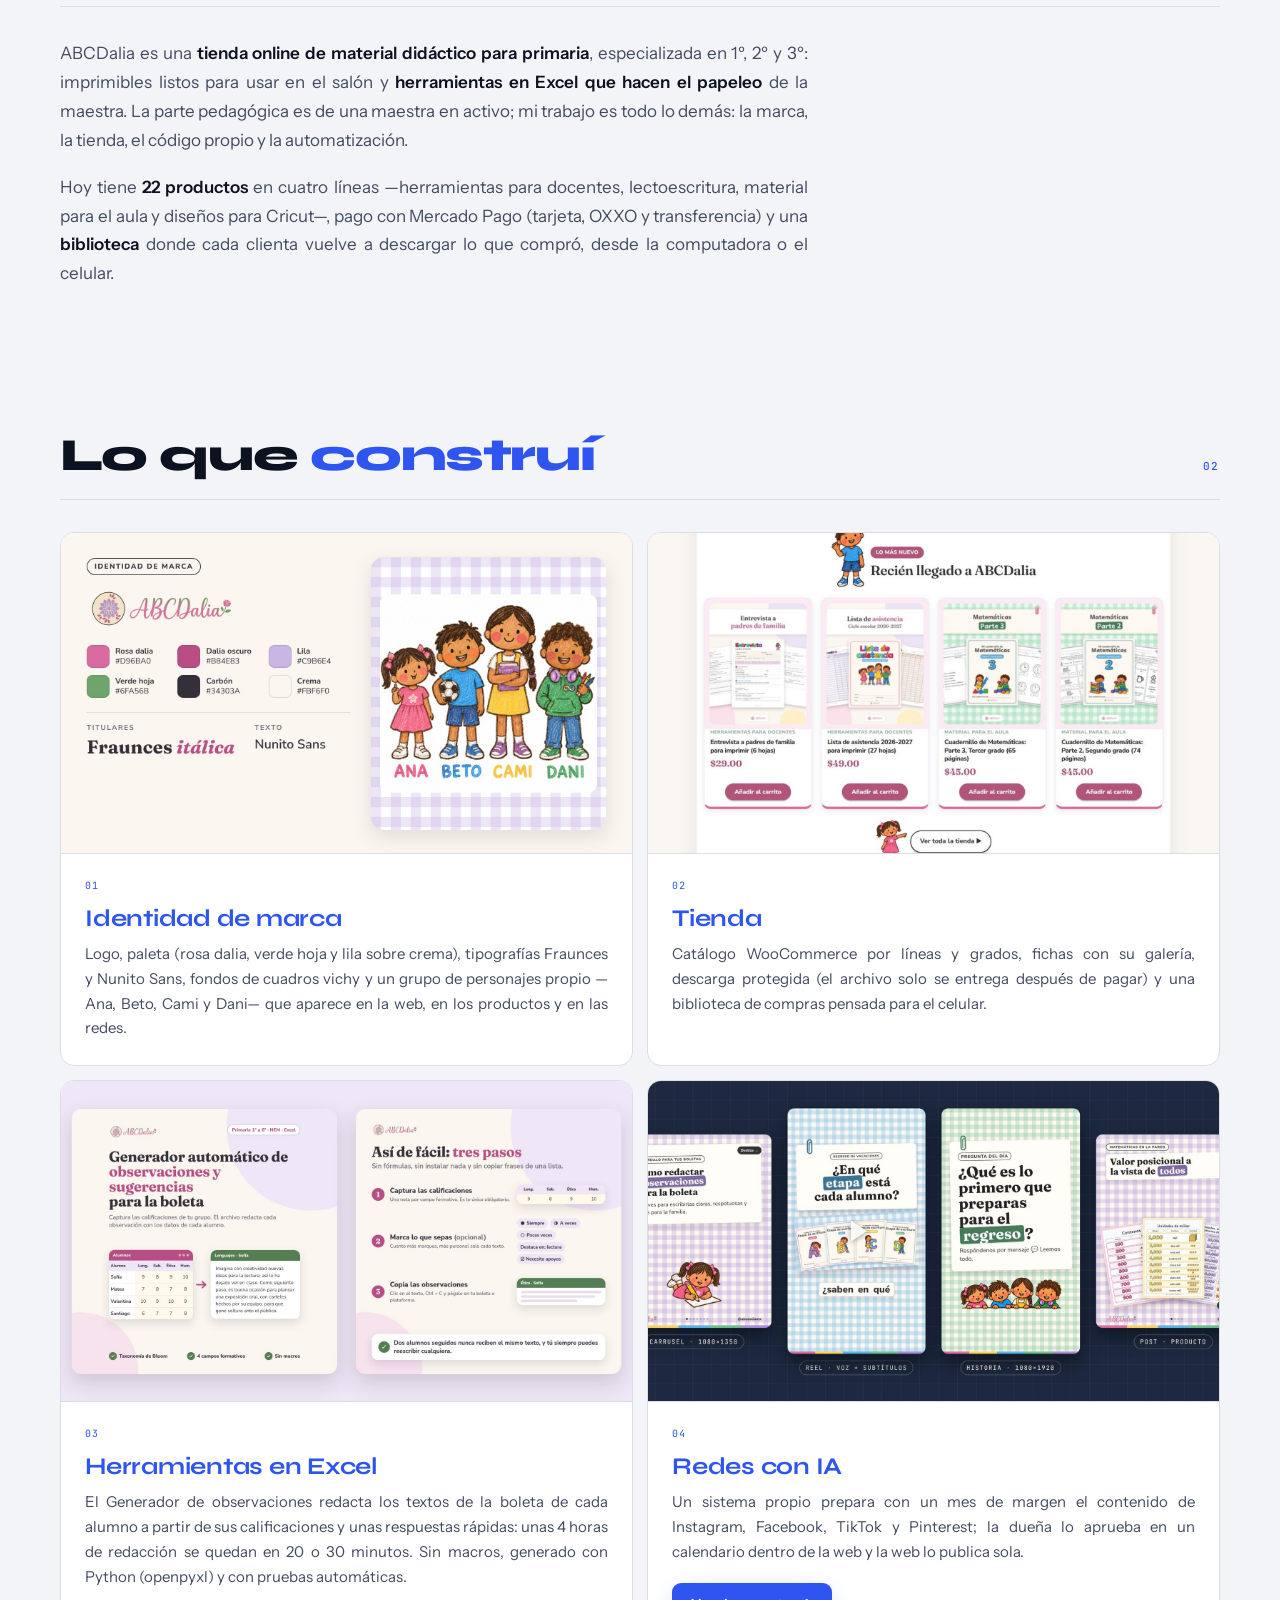
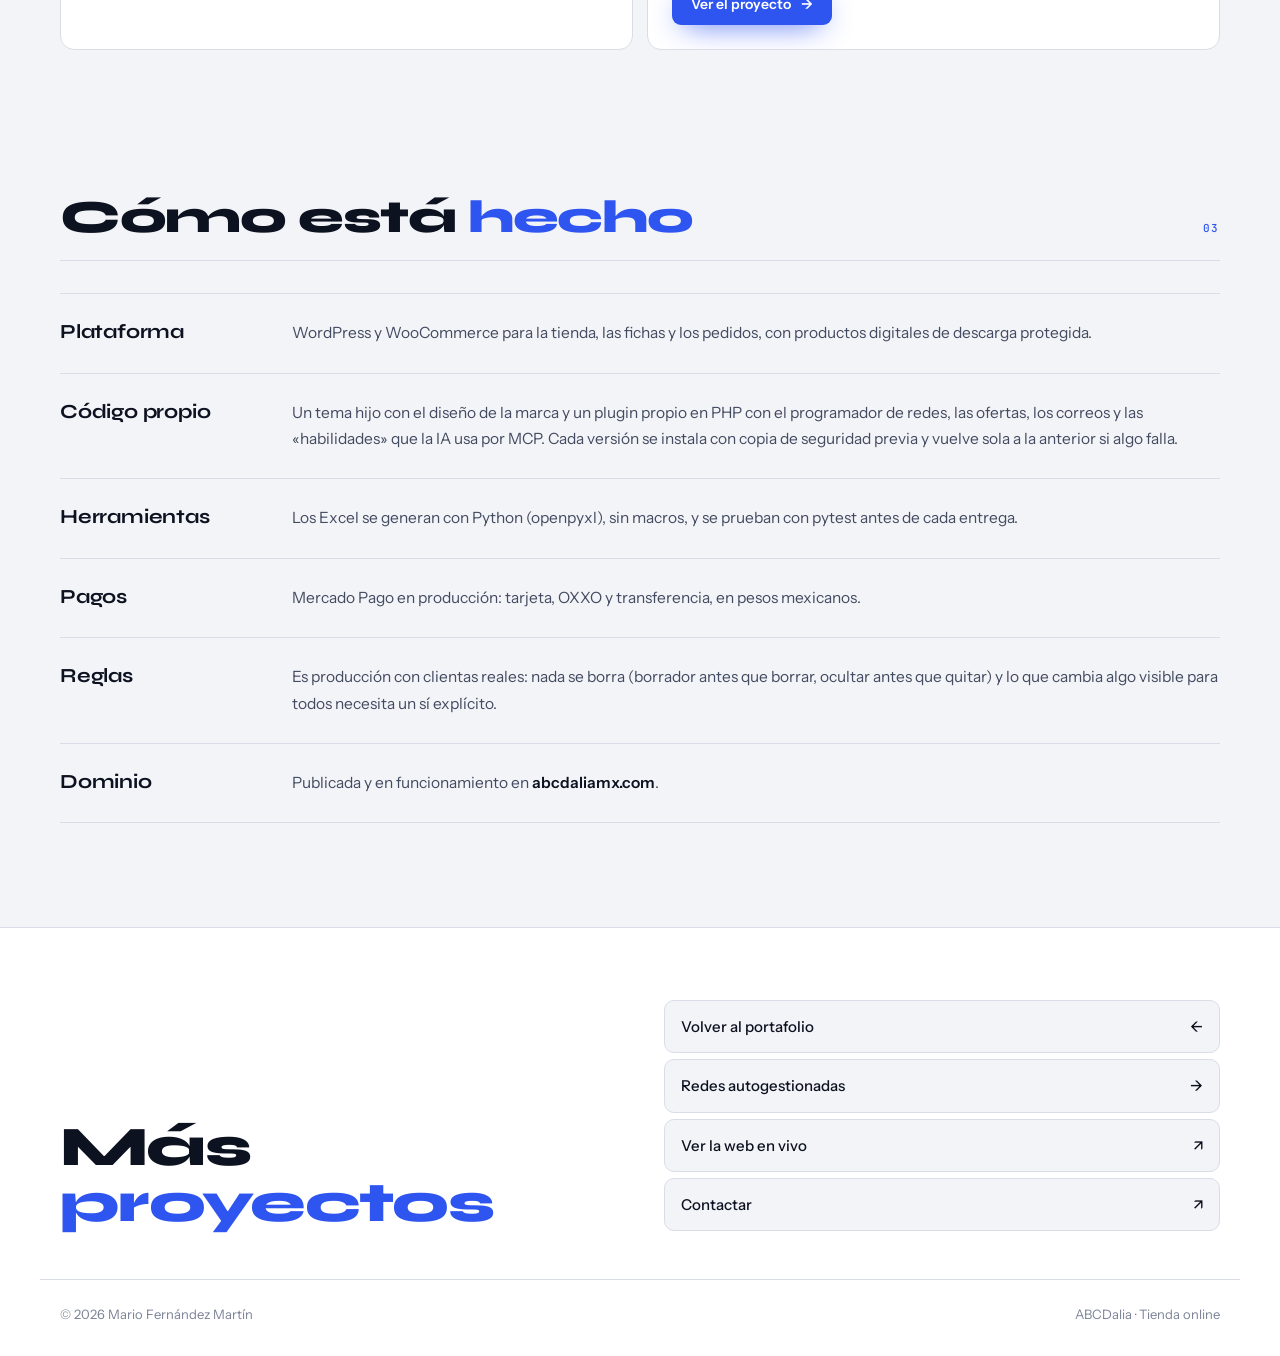
==== commit 8d7ad7d8: "Portafolio: nuevo sistema visual, tema oscuro con tinta, portada bilingue y Ad Aeternum completado" ====
--- a/abcdalia.html
+++ b/abcdalia.html
@@ -17,473 +17,30 @@
 <meta name="twitter:image" content="https://mariofernandezmartin.pages.dev/assets/abcdalia/portada.jpg">
 <link rel="preconnect" href="https://fonts.googleapis.com">
 <link rel="preconnect" href="https://fonts.gstatic.com" crossorigin>
-<link href="https://fonts.googleapis.com/css2?family=Instrument+Serif:ital@0;1&family=JetBrains+Mono:wght@300;400;500;700&display=swap" rel="stylesheet">
-<style>
-:root {
-  --bg: #f5ede0;
-  --surface: #ebe0cc;
-  --surface-2: #e0d2b8;
-  --border: #d0bd9c;
-  --text: #1d2940;
-  --muted: #7a6f5d;
-  --accent: #c8633d;
-  --accent-dim: rgba(200, 99, 61, 0.18);
-  --display: 'Instrument Serif', serif;
-  --mono: 'JetBrains Mono', monospace;
-}
-
-* { margin: 0; padding: 0; box-sizing: border-box; }
-html { scroll-behavior: smooth; }
-
-body {
-  background: var(--bg);
-  color: var(--text);
-  font-family: var(--mono);
-  font-size: 14px;
-  line-height: 1.6;
-  font-weight: 300;
-  overflow-x: hidden;
-  position: relative;
-}
-
-body::before {
-  content: '';
-  position: fixed;
-  inset: 0;
-  pointer-events: none;
-  z-index: 999;
-  background-image: url("data:image/svg+xml,%3Csvg viewBox='0 0 200 200' xmlns='http://www.w3.org/2000/svg'%3E%3Cfilter id='n'%3E%3CfeTurbulence type='fractalNoise' baseFrequency='0.9' numOctaves='2'/%3E%3C/filter%3E%3Crect width='100%25' height='100%25' filter='url(%23n)' opacity='0.4'/%3E%3C/svg%3E");
-  opacity: 0.10;
-  mix-blend-mode: multiply;
-}
-
-body::after {
-  content: '';
-  position: fixed;
-  inset: 0;
-  pointer-events: none;
-  z-index: 0;
-  background-image:
-    linear-gradient(to right, rgba(29,41,64,0.04) 1px, transparent 1px),
-    linear-gradient(to bottom, rgba(29,41,64,0.04) 1px, transparent 1px);
-  background-size: 80px 80px;
-}
-
-a { color: inherit; text-decoration: none; }
-
-.lang-es .en { display: none; }
-.lang-en .es { display: none; }
-
-nav {
-  position: fixed;
-  top: 0; left: 0; right: 0;
-  display: flex;
-  justify-content: space-between;
-  align-items: center;
-  padding: 20px 40px;
-  background: rgba(245, 237, 224, 0.75);
-  backdrop-filter: blur(12px);
-  -webkit-backdrop-filter: blur(12px);
-  border-bottom: 1px solid var(--border);
-  z-index: 100;
-  font-family: var(--mono);
-  font-size: 12px;
-  text-transform: uppercase;
-  letter-spacing: 0.1em;
-}
-
-nav .back {
-  display: flex;
-  align-items: center;
-  gap: 10px;
-  color: var(--muted);
-  transition: color 0.3s;
-}
-
-nav .back:hover { color: var(--accent); }
-
-nav .project-name {
-  font-weight: 500;
-  display: flex;
-  align-items: center;
-  gap: 10px;
-}
-
-nav .project-name .dot {
-  width: 8px;
-  height: 8px;
-  background: var(--accent);
-  border-radius: 50%;
-  box-shadow: 0 0 12px var(--accent);
-  animation: pulse 2s ease-in-out infinite;
-}
-
-@keyframes pulse {
-  0%, 100% { opacity: 1; transform: scale(1); }
-  50% { opacity: 0.6; transform: scale(0.85); }
-}
-
-.lang-toggle {
-  background: transparent;
-  border: 1px solid var(--border);
-  color: var(--muted);
-  font-family: var(--mono);
-  font-size: 11px;
-  text-transform: uppercase;
-  letter-spacing: 0.15em;
-  padding: 8px 14px;
-  cursor: pointer;
-  transition: all 0.3s;
-}
-
-.lang-toggle:hover { border-color: var(--accent); color: var(--accent); }
-
-main { position: relative; z-index: 1; }
-section { padding: 80px 40px; max-width: 1200px; margin: 0 auto; }
-
-.project-hero {
-  padding-top: 140px;
-  padding-bottom: 60px;
-}
-
-.project-hero .meta {
-  font-family: var(--mono);
-  font-size: 11px;
-  text-transform: uppercase;
-  letter-spacing: 0.2em;
-  color: var(--muted);
-  margin-bottom: 30px;
-  display: flex;
-  align-items: center;
-  gap: 12px;
-}
-
-.project-hero .meta .bar { width: 40px; height: 1px; background: var(--accent); }
-
-.project-hero h1 {
-  font-family: var(--display);
-  font-size: clamp(56px, 11vw, 170px);
-  font-weight: 400;
-  line-height: 0.9;
-  letter-spacing: -0.02em;
-  margin-bottom: 30px;
-}
-
-.project-hero h1 .italic { font-style: italic; color: var(--accent); }
-
-.project-hero .tagline {
-  font-family: var(--display);
-  font-style: italic;
-  font-size: clamp(22px, 2.5vw, 32px);
-  color: var(--text);
-  max-width: 720px;
-  line-height: 1.3;
-}
-
-.hero-image {
-  margin-top: 50px;
-  border: 1px solid var(--border);
-  background: #fff;
-  overflow: hidden;
-  position: relative;
-}
-
-.hero-image img { display: block; width: 100%; height: auto; }
-
-.demo-cta {
-  margin-top: 24px;
-  display: flex;
-  align-items: center;
-  gap: 24px;
-  flex-wrap: wrap;
-}
-
-.live-btn {
-  display: inline-flex;
-  align-items: center;
-  gap: 10px;
-  padding: 14px 24px;
-  border: 1px solid var(--accent);
-  color: var(--accent);
-  font-family: var(--mono);
-  font-size: 12px;
-  text-transform: uppercase;
-  letter-spacing: 0.15em;
-  transition: all 0.3s;
-}
-
-.live-btn:hover { background: var(--accent); color: var(--bg); }
-
-.demo-cta-note {
-  font-family: var(--mono);
-  font-size: 12px;
-  color: var(--muted);
-  max-width: 360px;
-  line-height: 1.5;
-}
-
-.meta-strip { padding-top: 30px; padding-bottom: 60px; }
-
-.meta-strip-grid {
-  display: grid;
-  grid-template-columns: repeat(4, 1fr);
-  gap: 1px;
-  background: var(--border);
-  border-top: 1px solid var(--border);
-  border-bottom: 1px solid var(--border);
-}
-
-.meta-item {
-  background: var(--bg);
-  padding: 24px 20px;
-  display: flex;
-  flex-direction: column;
-  gap: 8px;
-}
-
-.meta-item .label {
-  font-family: var(--mono);
-  font-size: 10px;
-  text-transform: uppercase;
-  letter-spacing: 0.2em;
-  color: var(--muted);
-}
-
-.meta-item .value {
-  font-family: var(--display);
-  font-style: italic;
-  font-size: 20px;
-  line-height: 1.2;
-}
-
-.content-section { padding-top: 60px; padding-bottom: 60px; }
-
-.content-section h2 {
-  font-family: var(--display);
-  font-size: clamp(32px, 4.5vw, 56px);
-  font-weight: 400;
-  line-height: 1;
-  margin-bottom: 40px;
-  padding-bottom: 24px;
-  border-bottom: 1px solid var(--border);
-  display: flex;
-  justify-content: space-between;
-  align-items: baseline;
-  gap: 20px;
-}
-
-.content-section h2 .italic { font-style: italic; color: var(--accent); }
-
-.content-section h2 .num {
-  font-family: var(--mono);
-  font-size: 11px;
-  color: var(--muted);
-  text-transform: uppercase;
-  letter-spacing: 0.2em;
-  font-style: normal;
-}
-
-.body-text {
-  font-size: 16px;
-  line-height: 1.75;
-  max-width: 720px;
-}
-
-.body-text p { margin-bottom: 20px; }
-.body-text p:last-child { margin-bottom: 0; }
-.body-text strong { color: var(--accent); font-weight: 500; }
-
-.views-grid {
-  display: grid;
-  grid-template-columns: repeat(2, 1fr);
-  gap: 1px;
-  background: var(--border);
-  border: 1px solid var(--border);
-  margin-top: 40px;
-}
-
-.view-card {
-  background: var(--bg);
-  padding: 0;
-  display: flex;
-  flex-direction: column;
-}
-
-.view-card .view-shot {
-  width: 100%;
-  aspect-ratio: 16/9;
-  overflow: hidden;
-  background: #fff;
-  border-bottom: 1px solid var(--border);
-}
-
-.view-card .view-shot img {
-  width: 100%;
-  height: 100%;
-  object-fit: cover;
-  object-position: top;
-  display: block;
-  transition: transform 0.6s ease;
-}
-
-.view-card:hover .view-shot img {
-  transform: scale(1.03);
-}
-
-.view-card .view-body {
-  padding: 32px;
-}
-
-.view-card .view-tag {
-  font-family: var(--mono);
-  font-size: 10px;
-  text-transform: uppercase;
-  letter-spacing: 0.2em;
-  color: var(--accent);
-  margin-bottom: 14px;
-}
-
-.view-card h3 {
-  font-family: var(--display);
-  font-size: 32px;
-  font-weight: 400;
-  line-height: 1;
-  margin-bottom: 16px;
-}
-
-.view-card h3 .italic { font-style: italic; }
-
-.view-card p {
-  font-size: 13px;
-  line-height: 1.7;
-  color: var(--text);
-}
-
-.tech-detail { margin-top: 20px; }
-
-.tech-row {
-  display: grid;
-  grid-template-columns: 180px 1fr;
-  gap: 40px;
-  padding: 24px 0;
-  border-bottom: 1px solid var(--border);
-  align-items: baseline;
-}
-
-.tech-row:first-child { border-top: 1px solid var(--border); }
-
-.tech-row .tech-key {
-  font-family: var(--display);
-  font-style: italic;
-  font-size: 22px;
-}
-
-.tech-row .tech-val {
-  font-size: 14px;
-  line-height: 1.7;
-  color: var(--text);
-}
-
-.project-footer {
-  border-top: 1px solid var(--border);
-  margin-top: 40px;
-  padding: 80px 40px 40px;
-  background: var(--bg);
-  position: relative;
-  z-index: 1;
-}
-
-.project-footer-inner {
-  max-width: 1200px;
-  margin: 0 auto;
-  display: grid;
-  grid-template-columns: 1fr 1fr;
-  gap: 60px;
-  align-items: end;
-  margin-bottom: 60px;
-}
-
-.project-footer h3 {
-  font-family: var(--display);
-  font-size: clamp(36px, 5vw, 64px);
-  font-weight: 400;
-  line-height: 1;
-}
-
-.project-footer h3 .italic { font-style: italic; color: var(--accent); }
-
-.project-footer .nav-links {
-  display: flex;
-  flex-direction: column;
-  gap: 14px;
-  font-family: var(--mono);
-  font-size: 12px;
-  text-transform: uppercase;
-  letter-spacing: 0.15em;
-}
-
-.project-footer .nav-links a {
-  color: var(--muted);
-  transition: color 0.3s;
-  display: flex;
-  justify-content: space-between;
-  padding: 12px 0;
-  border-bottom: 1px solid var(--border);
-}
-
-.project-footer .nav-links a:hover { color: var(--accent); }
-
-.project-footer .bottom {
-  max-width: 1200px;
-  margin: 0 auto;
-  padding-top: 30px;
-  border-top: 1px solid var(--border);
-  display: flex;
-  justify-content: space-between;
-  font-size: 11px;
-  text-transform: uppercase;
-  letter-spacing: 0.15em;
-  color: var(--muted);
-  flex-wrap: wrap;
-  gap: 12px;
-}
-
-@media (max-width: 900px) {
-  nav { padding: 16px 20px; }
-  nav .project-name { display: none; }
-  section { padding: 60px 20px; }
-  .project-hero { padding-top: 100px; }
-  .meta-strip-grid { grid-template-columns: repeat(2, 1fr); }
-  .views-grid { grid-template-columns: 1fr; }
-  .tech-row { grid-template-columns: 1fr; gap: 8px; }
-  .project-footer-inner { grid-template-columns: 1fr; gap: 40px; }
-  .project-footer { padding: 60px 20px 30px; }
-}
-
-/* ── Párrafos justificados (Mario, 24/09) ─────────────────────────
-   Todo párrafo de texto corrido va justificado: se ve más ordenado.
-   Con guiones automáticos (el idioma lo pone el botón ES/EN en <html
-   lang>) para que no queden huecos grandes entre palabras. Los
-   titulares (tagline, subtítulos) y los pies de una línea se quedan
-   como estaban. */
-p:not(.tagline):not(.subtitle):not(.role):not([style]),
-.mech-body, .view-body, .feat-body, .legend-desc, .pitch-body, .role-body {
-  text-align: justify;
-  -webkit-hyphens: auto;
-  hyphens: auto;
-}
-</style>
+<link href="https://fonts.googleapis.com/css2?family=Syne:wght@500;700;800&family=Instrument+Sans:ital,wght@0,400;0,500;0,600;1,400&family=JetBrains+Mono:wght@400;500&display=swap" rel="stylesheet">
+<link rel="stylesheet" href="estilo.css">
+<script>(function(){try{var t=localStorage.getItem('tema');if(t)document.documentElement.dataset.theme=t;var l=localStorage.getItem('lang');if(l)document.documentElement.lang=l;}catch(e){}})();</script>
 </head>
 <body class="lang-es">
-
-<nav>
-  <a href="index.html" class="back">← Portfolio</a>
-  <div class="project-name">
-    <div class="dot"></div>
-    <span>ABCDalia</span>
+<div class="progress" id="progress"></div>
+<svg class="inkdefs" aria-hidden="true"><defs>
+  <mask id="inkmask" maskUnits="userSpaceOnUse" maskContentUnits="userSpaceOnUse" x="0" y="0" width="100000" height="100000">
+    <rect width="100000" height="100000" fill="#fff"/>
+    <path id="inkpath" fill="#000" fill-rule="evenodd" d=""/>
+  </mask>
+</defs></svg>
+
+<nav class="topnav" id="nav"><div class="wrap">
+  <a href="index.html" class="back">← <span class="es">Portafolio</span><span class="en">Portfolio</span></a>
+  <div class="project-name"><i class="dot"></i>ABCDalia</div>
+  <div class="nav-actions">
+    <button id="lang-toggle" class="lang-toggle" aria-label="Cambiar idioma">EN</button>
+    <button class="theme" id="theme" aria-label="Cambiar tema" title="Cambiar tema">
+      <svg class="moon" viewBox="0 0 24 24" fill="none" stroke="currentColor" stroke-width="2" stroke-linecap="round" stroke-linejoin="round"><path d="M21 12.8A9 9 0 1 1 11.2 3a7 7 0 0 0 9.8 9.8z"/></svg>
+      <svg class="sun" viewBox="0 0 24 24" fill="none" stroke="currentColor" stroke-width="2" stroke-linecap="round" stroke-linejoin="round"><circle cx="12" cy="12" r="4"/><path d="M12 2v2M12 20v2M4.9 4.9l1.4 1.4M17.7 17.7l1.4 1.4M2 12h2M20 12h2M4.9 19.1l1.4-1.4M17.7 6.3l1.4-1.4"/></svg>
+    </button>
   </div>
-  <button id="lang-toggle" class="lang-toggle">EN</button>
-</nav>
+</div></nav>
 
 <main>
 
@@ -540,7 +97,7 @@
   </section>
 
   <!-- QUÉ ES -->
-  <section class="content-section">
+  <section class="content-section rv">
     <h2>
       <span class="es">Qué <span class="italic">es</span></span><span class="en">What it <span class="italic">is</span></span>
       <span class="num">01</span>
@@ -558,7 +115,7 @@
   </section>
 
   <!-- LO QUE CONSTRUÍ -->
-  <section class="content-section">
+  <section class="content-section rv">
     <h2>
       <span class="es">Lo que <span class="italic">construí</span></span><span class="en">What I <span class="italic">built</span></span>
       <span class="num">02</span>
@@ -616,7 +173,7 @@
   </section>
 
   <!-- CÓMO ESTÁ HECHO -->
-  <section class="content-section">
+  <section class="content-section rv">
     <h2>
       <span class="es">Cómo está <span class="italic">hecho</span></span><span class="en">How it's <span class="italic">built</span></span>
       <span class="num">03</span>
@@ -701,22 +258,6 @@
   </div>
 </footer>
 
-<script>
-// Language toggle
-const body = document.body;
-const btn = document.getElementById('lang-toggle');
-const saved = localStorage.getItem('lang') || 'es';
-body.className = `lang-${saved}`;
-document.documentElement.lang = saved;
-btn.textContent = saved === 'es' ? 'EN' : 'ES';
-btn.addEventListener('click', () => {
-  const next = body.classList.contains('lang-es') ? 'en' : 'es';
-  body.className = `lang-${next}`;
-  document.documentElement.lang = next;
-  btn.textContent = next === 'es' ? 'EN' : 'ES';
-  localStorage.setItem('lang', next);
-});
-</script>
-
+<script src="guion.js"></script>
 </body>
 </html>
--- a/estilo.css
+++ b/estilo.css
@@ -0,0 +1,429 @@
+/* ============================================================
+   Portafolio · Mario Fernández Martín — hoja de estilo compartida
+   Tokens, tipografía, navegación, componentes de ficha de proyecto,
+   portada y transición de tema con tinta.
+   ============================================================ */
+
+:root{
+  --bg:#F3F4F8; --surface:#FFFFFF; --surface-2:#E9EBF2; --ink:#0D1220; --ink-2:#434B60; --ink-3:#7A8296;
+  --line:#D9DDE7; --accent:#2F55F0; --accent-2:#7B93FF; --accent-ink:#FFFFFF; --glow:rgba(47,85,240,.22);
+  --ok:#1F9D5A; --media:#0F1420;
+  --display:'Syne',system-ui,sans-serif; --body:'Instrument Sans',system-ui,sans-serif; --mono:'JetBrains Mono',ui-monospace,monospace;
+  /* alias para las fichas (antes: --text/--muted/--border) */
+  --text:var(--ink); --muted:var(--ink-3); --border:var(--line); --accent-dim:rgba(47,85,240,.14);
+  color-scheme:light;
+}
+@media (prefers-color-scheme: dark){ :root:not([data-theme="light"]){
+  --bg:#0A0D16; --surface:#121726; --surface-2:#1A2032; --ink:#F2F4FA; --ink-2:#B3BACB; --ink-3:#737C92; --line:#242B3E;
+  --accent:#5F7CFF; --accent-2:#A9B9FF; --accent-ink:#0A0D16; --glow:rgba(95,124,255,.28); --ok:#3FD27F; --media:#060910; --accent-dim:rgba(95,124,255,.18); color-scheme:dark } }
+:root[data-theme="dark"]{
+  --bg:#0A0D16; --surface:#121726; --surface-2:#1A2032; --ink:#F2F4FA; --ink-2:#B3BACB; --ink-3:#737C92; --line:#242B3E;
+  --accent:#5F7CFF; --accent-2:#A9B9FF; --accent-ink:#0A0D16; --glow:rgba(95,124,255,.28); --ok:#3FD27F; --media:#060910; --accent-dim:rgba(95,124,255,.18); color-scheme:dark }
+
+/* ---------- base ---------- */
+*{box-sizing:border-box;margin:0;padding:0}
+html{scroll-behavior:smooth}
+body{background:var(--bg);color:var(--ink);font-family:var(--body);font-size:17px;line-height:1.55;overflow-x:hidden;-webkit-font-smoothing:antialiased}
+img,video{max-width:100%;display:block}
+a{color:inherit;text-decoration:none}
+ul{list-style:none}
+h1,h2,h3,h4{font-family:var(--display);margin:0;letter-spacing:-.01em}
+:focus-visible{outline:2px solid var(--accent);outline-offset:3px}
+.wrap{max-width:1200px;margin:0 auto;padding-left:max(20px,env(safe-area-inset-left,0px));padding-right:max(20px,env(safe-area-inset-right,0px))}
+.mono{font-family:var(--mono);font-size:12px;letter-spacing:.08em;text-transform:uppercase;color:var(--ink-3)}
+.eyebrow{display:flex;align-items:center;gap:12px;margin-bottom:22px}
+.eyebrow::after{content:"";flex:1;height:1px;background:var(--line)}
+.eyebrow b{color:var(--accent);font-weight:500}
+
+/* idioma: el <body> lleva lang-es o lang-en */
+.lang-es .en{display:none !important}
+.lang-en .es{display:none !important}
+
+/* párrafos de texto corrido justificados (decisión 24/09) */
+p:not(.tagline):not(.subtitle):not(.role):not(.lede):not(.pitch-body):not([style]),
+.mech-body,.view-body,.feat-body,.legend-desc,.pitch-body,.role-body{text-align:justify;-webkit-hyphens:auto;hyphens:auto}
+.lede,.hero p,.contact p,.sec-head p,.other small,.body p,.how p,.lvl p,.tile .l{text-align:left;hyphens:manual}
+
+/* ---------- barra de progreso ---------- */
+.progress{position:fixed;top:0;left:0;height:3px;width:0;background:var(--accent);z-index:20;transition:width .1s linear}
+
+/* ---------- navegación ---------- */
+nav.topnav{position:sticky;top:0;z-index:5;background:color-mix(in srgb,var(--bg) 80%,transparent);backdrop-filter:blur(12px);-webkit-backdrop-filter:blur(12px);border-bottom:1px solid var(--line)}
+nav.topnav .wrap{display:flex;align-items:center;justify-content:space-between;height:64px;gap:16px}
+.brand{font-family:var(--display);font-weight:800;font-size:17px;display:flex;align-items:center;gap:10px;text-decoration:none;white-space:nowrap}
+.brand i{width:11px;height:11px;background:var(--accent);display:inline-block;border-radius:3px;transform:rotate(45deg)}
+nav.topnav ul{display:flex;gap:4px}
+nav.topnav ul a{text-decoration:none;font-size:14px;font-weight:500;color:var(--ink-2);padding:8px 12px;border-radius:6px;transition:background .15s,color .15s}
+nav.topnav ul a:hover{background:var(--surface);color:var(--ink)}
+.nav-actions{display:flex;gap:8px;align-items:center}
+.btn{display:inline-flex;align-items:center;gap:10px;font:600 14px/1 var(--body);padding:13px 18px;border-radius:9px;border:1px solid var(--line);background:var(--surface);color:var(--ink);text-decoration:none;cursor:pointer;transition:transform .15s,box-shadow .2s,border-color .15s}
+.btn:hover{transform:translateY(-1px);border-color:var(--ink-3)}
+.btn.primary{background:var(--accent);color:var(--accent-ink);border-color:transparent;box-shadow:0 10px 30px -12px var(--accent)}
+.btn.primary:hover{box-shadow:0 14px 34px -10px var(--accent)}
+.btn .arr{transition:transform .2s}.btn:hover .arr{transform:translateX(4px)}
+.btn.cv:hover .arr{transform:translateY(3px)}
+.theme,.lang-toggle,.menu{height:40px;border-radius:9px;border:1px solid var(--line);background:var(--surface);display:grid;place-items:center;cursor:pointer;color:var(--ink);padding:0;transition:border-color .15s,transform .15s}
+.theme:hover,.lang-toggle:hover,.menu:hover{border-color:var(--ink-3);transform:translateY(-1px)}
+.theme{width:40px}.theme svg{width:18px;height:18px}
+.theme .sun{display:none}
+:root[data-theme="dark"] .theme .sun{display:block}:root[data-theme="dark"] .theme .moon{display:none}
+@media (prefers-color-scheme: dark){:root:not([data-theme="light"]) .theme .sun{display:block}:root:not([data-theme="light"]) .theme .moon{display:none}}
+.lang-toggle{font:500 12px var(--mono);letter-spacing:.1em;padding:0 12px;min-width:44px}
+.menu{display:none;width:40px;font-size:18px}
+/* nav de ficha de proyecto */
+nav.topnav .back{display:inline-flex;align-items:center;gap:8px;font-size:14px;font-weight:500;color:var(--ink-2);padding:8px 12px;border-radius:6px;transition:background .15s,color .15s;white-space:nowrap}
+nav.topnav .back:hover{background:var(--surface);color:var(--ink)}
+nav.topnav .project-name{display:flex;align-items:center;gap:10px;font-family:var(--display);font-weight:700;font-size:15px;min-width:0;overflow:hidden;text-overflow:ellipsis;white-space:nowrap}
+nav.topnav .project-name .dot{width:8px;height:8px;border-radius:50%;background:var(--ok);box-shadow:0 0 0 3px color-mix(in srgb,var(--ok) 25%,transparent);flex:none}
+nav.topnav .project-name .nav-logo{width:24px;height:24px;border-radius:6px;object-fit:cover}
+@media (max-width:820px){nav.topnav ul{display:none}nav.topnav .cvbtn{display:none}.menu{display:grid}
+  nav.topnav.open ul{display:flex;position:absolute;left:0;right:0;top:64px;flex-direction:column;background:var(--surface);border-bottom:1px solid var(--line);padding:10px 20px 16px;gap:2px}
+  nav.topnav .project-name{display:none}}
+
+/* ---------- transición de tema con tinta ---------- */
+::view-transition-old(root),::view-transition-new(root){animation:none;mix-blend-mode:normal}
+html.ink-in::view-transition-new(root),html.ink-out::view-transition-old(root){-webkit-mask:url(#inkmask);mask:url(#inkmask);animation:ink-hold 3s linear forwards}
+html.ink-out::view-transition-old(root){z-index:1}
+html.ink-out::view-transition-new(root){z-index:0}
+@keyframes ink-hold{from{opacity:1}to{opacity:1}}
+.inkdefs{position:absolute;width:0;height:0}
+
+/* ---------- revelado y movimiento ---------- */
+.rv{transition:transform .7s cubic-bezier(.2,.7,.2,1),opacity .7s}
+.rv.pre{transform:translateY(18px);opacity:.001}
+.toast{position:fixed;left:50%;bottom:24px;transform:translate(-50%,20px);background:var(--surface);color:var(--ink);border:1px solid var(--line);padding:10px 16px;border-radius:10px;font-size:14px;opacity:0;pointer-events:none;transition:opacity .25s,transform .25s;z-index:30;box-shadow:0 12px 30px -12px rgba(0,0,0,.4)}
+.toast.show{opacity:1;transform:translate(-50%,0)}
+
+/* ============================================================
+   PORTADA
+   ============================================================ */
+.hero{position:relative;padding-block:104px 80px;overflow:hidden}
+.hero .glow{position:absolute;width:70vw;max-width:900px;aspect-ratio:1;border-radius:50%;background:radial-gradient(circle,var(--glow) 0%,transparent 62%);top:-30%;left:-10%;pointer-events:none;filter:blur(10px)}
+.hero .glow.b{left:auto;right:-20%;top:20%;width:50vw;opacity:.7}
+.hero .wrap{position:relative}
+.who{display:flex;align-items:center;gap:14px;margin-bottom:30px}
+.who img{width:64px;height:64px;border-radius:50%;object-fit:cover;border:2px solid var(--surface);box-shadow:0 8px 24px -10px rgba(0,0,0,.4)}
+.pill{display:inline-flex;align-items:center;gap:8px;font:500 12px/1 var(--mono);letter-spacing:.06em;text-transform:uppercase;color:var(--ink-2);border:1px solid var(--line);padding:8px 12px;border-radius:999px;background:var(--surface)}
+.pill b{width:8px;height:8px;border-radius:50%;background:var(--ok);display:inline-block;box-shadow:0 0 0 3px color-mix(in srgb,var(--ok) 25%,transparent)}
+.hero h1{max-width:14ch;font-size:clamp(40px,5.4vw,78px);line-height:.98;font-weight:800;letter-spacing:-.035em;text-wrap:initial}
+.hero h1 em{font-style:normal;color:var(--accent)}
+.hero h1 .ghost{display:block;margin-top:.12em;font-size:.62em;font-weight:700;color:transparent;-webkit-text-stroke:1.2px var(--ink-3);letter-spacing:-.02em}
+.lede{max-width:52ch;color:var(--ink-2);font-size:18px;margin:24px 0 30px}
+.lede strong{color:var(--ink);font-weight:600}
+.cta{display:flex;gap:12px;flex-wrap:wrap}
+.tiles{display:grid;grid-template-columns:1.6fr 1fr 1fr;gap:12px;margin-top:44px;max-width:900px}
+.tile{background:var(--surface);border:1px solid var(--line);border-radius:14px;padding:18px 18px 16px;min-width:0;overflow-wrap:break-word}
+.tile.wide{display:flex;justify-content:space-between;align-items:center;gap:16px;border-color:color-mix(in srgb,var(--accent) 40%,var(--line))}
+.tile .k{font-family:var(--display);font-weight:800;font-size:38px;letter-spacing:-.03em;line-height:1;font-variant-numeric:tabular-nums}
+.tile .l{font-size:13px;color:var(--ink-3);margin-top:6px}
+.tile .now{font-weight:600}
+.tile .now small{display:block;font-weight:400;color:var(--ink-3);font-size:13px}
+.store{display:flex;gap:6px;flex-wrap:wrap}
+.store span{font:500 11px/1 var(--mono);border:1px solid var(--line);padding:6px 8px;border-radius:6px;color:var(--ink-2)}
+@media (max-width:1000px){.hero{padding-block:56px 44px}}
+@media (max-width:760px){.tiles{grid-template-columns:1fr 1fr}.tile.wide{grid-column:1/-1}}
+@media (max-width:480px){.tiles{grid-template-columns:1fr}.tile.wide{flex-wrap:wrap}.tile .k{font-size:32px}}
+
+.marquee{border-block:1px solid var(--line);overflow:hidden;padding:14px 0;background:var(--surface)}
+.marquee .track{display:flex;gap:40px;width:max-content;animation:slide 44s linear infinite;font:500 13px/1 var(--mono);letter-spacing:.06em;color:var(--ink-2);text-transform:uppercase}
+.marquee .track span::before{content:"◆";color:var(--accent);margin-right:40px;font-size:9px;vertical-align:middle}
+@keyframes slide{to{transform:translateX(-50%)}}
+
+section.home{padding-block:88px}
+.sec-head{display:flex;justify-content:space-between;align-items:end;gap:24px;margin-bottom:40px;flex-wrap:wrap}
+.sec-head h2{font-size:clamp(32px,4.4vw,52px);font-weight:800;letter-spacing:-.03em;text-wrap:balance}
+.sec-head p{margin:0;max-width:44ch;color:var(--ink-2)}
+
+.projects{display:grid;grid-template-columns:minmax(300px,.9fr) 1.35fr;gap:18px;align-items:stretch}
+.card{position:relative;display:flex;background:var(--surface);border:1px solid var(--line);border-radius:18px;overflow:hidden;text-decoration:none;min-width:0;transform-style:preserve-3d;transition:border-color .25s,box-shadow .3s,transform .4s cubic-bezier(.2,.7,.2,1);will-change:transform}
+.card::after{content:"";position:absolute;inset:0;background:radial-gradient(420px circle at var(--mx,50%) var(--my,50%),color-mix(in srgb,var(--accent) 16%,transparent),transparent 60%);opacity:0;transition:opacity .3s;pointer-events:none}
+.card:hover::after{opacity:1}
+.card:hover{border-color:color-mix(in srgb,var(--accent) 55%,var(--line));box-shadow:0 30px 60px -30px color-mix(in srgb,var(--accent) 55%,transparent)}
+.right{display:grid;grid-template-rows:repeat(3,1fr);gap:18px;min-width:0}
+.card.row{flex-direction:row;align-items:stretch}
+.card.row .thumb{width:40%;flex:none}
+.card.row .body{flex:1}
+.thumb{position:relative;overflow:hidden;background:var(--surface-2);min-width:0}
+.thumb img{position:absolute;inset:0;width:100%;height:100%;object-fit:cover;transition:transform .7s cubic-bezier(.2,.7,.2,1)}
+.card:hover .thumb img{transform:scale(1.05)}
+.tag{position:absolute;top:12px;left:12px;font:500 11px/1 var(--mono);letter-spacing:.08em;text-transform:uppercase;background:var(--surface);border:1px solid var(--line);padding:6px 9px;border-radius:6px;color:var(--ink-2);z-index:1}
+.live{display:inline-flex;align-items:center;gap:6px;font:500 11px/1 var(--mono);background:var(--accent);color:var(--accent-ink);padding:6px 9px;border-radius:6px}
+.live::before{content:"✓"}
+.card .body{padding:20px 22px 22px;display:flex;flex-direction:column;gap:8px;min-width:0}
+.card .body h3{font-size:22px;font-weight:700;display:flex;justify-content:space-between;align-items:center;gap:10px}
+.card .body h3 .go{font-size:20px;transition:transform .2s;color:var(--accent)}
+.card:hover .go{transform:translate(3px,-3px)}
+.card .body p{margin:0;color:var(--ink-2);font-size:15px}
+.stack{display:flex;flex-wrap:wrap;gap:6px;margin-top:auto;padding-top:8px;align-items:center}
+.stack span{font:500 11px/1 var(--mono);color:var(--ink-3);border:1px solid var(--line);padding:5px 8px;border-radius:5px}
+.stack span.live{color:var(--accent-ink);border:0}
+.card.feature{flex-direction:column;background:linear-gradient(160deg,#0F6E74,#0A5459 55%,#1B2B2F);border-color:transparent}
+.feature .top{padding:22px 22px 0;color:#E6ECEB;display:flex;justify-content:space-between;align-items:center}
+.feature .top h3{color:#fff;font-size:30px}
+.feature .top p{color:#E6ECEB;opacity:.85;font-size:14px;margin:4px 0 0}
+.feature .top .go{color:#fff;font-size:22px;transition:transform .2s}
+.phone{margin:24px auto 0;width:min(260px,72%);transform:translateZ(30px);transition:transform .6s cubic-bezier(.2,.7,.2,1)}
+.phone img{width:100%;height:auto;filter:drop-shadow(0 30px 40px rgba(0,0,0,.55))}
+.card.feature:hover .phone{transform:translateZ(30px) translateY(-10px)}
+.feature .foot{padding:18px 22px 22px;color:#E6ECEB;display:flex;justify-content:space-between;align-items:center;gap:12px;flex-wrap:wrap;margin-top:auto}
+.feature .foot .stack{margin:0;padding:0}
+.feature .foot .stack span{color:#E6ECEB;border-color:rgba(255,255,255,.3)}
+.feature .foot .live{background:#F8FAF9;color:#0F6E74}
+@media (max-width:900px){.projects{grid-template-columns:1fr}.right{grid-template-rows:auto}.phone{width:min(220px,60%)}}
+@media (max-width:560px){.card.row{flex-direction:column}.card.row .thumb{width:100%;aspect-ratio:16/9}}
+
+.others{display:grid;grid-template-columns:repeat(2,1fr);gap:12px}
+.other{display:grid;grid-template-columns:auto 1fr auto;gap:16px;align-items:center;padding:14px 16px;border:1px solid var(--line);border-radius:12px;background:var(--surface);text-decoration:none;transition:transform .2s,border-color .2s;min-width:0}
+.other:hover{transform:translateX(4px);border-color:var(--accent)}
+.other .ic{width:56px;height:56px;border-radius:10px;overflow:hidden;display:grid;place-items:center;font:700 13px var(--display);color:#fff;flex:none;background:var(--ink)}
+.other .ic img{width:100%;height:100%;object-fit:cover}
+.other b{display:block;font-weight:600;font-size:16px}
+.other small{color:var(--ink-3);font-size:13px;display:block}
+.other .mono{white-space:nowrap}
+@media (max-width:760px){.others{grid-template-columns:1fr}.other .mono{display:none}}
+
+.how-grid{display:grid;grid-template-columns:1fr 1fr;gap:48px;align-items:start}
+.bio{display:flex;gap:20px;align-items:start;max-width:60ch}
+.bio p{margin:0 0 10px;color:var(--ink-2);font-size:16px}
+.bio p strong{color:var(--ink);font-weight:600}
+.how{display:grid;gap:18px}
+.how article{border-top:2px solid var(--line);padding-top:16px;min-width:0}
+.how article:first-child{border-top-color:var(--accent)}
+.how h3{font-size:19px;margin-bottom:6px}
+.how h3 em{font-style:normal;color:var(--accent)}
+.how p{margin:0;color:var(--ink-2);font-size:15px}
+@media (max-width:860px){.how-grid{grid-template-columns:1fr}}
+
+.skills{display:grid;grid-template-columns:1fr 1fr;gap:16px}
+.lvl{background:var(--surface);border:1px solid var(--line);border-radius:16px;padding:24px;min-width:0}
+.lvl h3{font-size:14px;font-family:var(--mono);font-weight:500;letter-spacing:.08em;text-transform:uppercase;color:var(--ink-3);display:flex;align-items:center;gap:8px;margin-bottom:14px}
+.lvl h3 i{width:10px;height:10px;display:inline-block;border-radius:2px;background:var(--accent)}
+.lvl.ai h3 i{background:transparent;border:2px solid var(--ink-3);border-radius:50%}
+.chips{display:flex;flex-wrap:wrap;gap:8px}
+.chips span{font-size:14px;font-weight:500;padding:8px 12px;border-radius:8px;background:var(--bg);border:1px solid var(--line)}
+.lvl p{margin:14px 0 0;font-size:14px;color:var(--ink-2)}
+.lvl p b{color:var(--ink);font-weight:600}
+@media (max-width:760px){.skills{grid-template-columns:1fr}}
+
+.contact{background:var(--ink);color:var(--bg);position:relative;overflow:hidden}
+.contact .glow{position:absolute;width:60vw;aspect-ratio:1;border-radius:50%;background:radial-gradient(circle,var(--glow),transparent 60%);right:-20%;top:-40%;pointer-events:none}
+.contact .wrap{position:relative;display:grid;grid-template-columns:1.2fr 1fr;gap:40px;align-items:center}
+.contact h2{font-size:clamp(36px,5.4vw,72px);font-weight:800;letter-spacing:-.035em;line-height:.98}
+.contact h2 em{font-style:normal;color:var(--accent-2)}
+.contact p{color:color-mix(in srgb,var(--bg) 70%,transparent);max-width:46ch}
+.links{display:grid;gap:10px}
+.links a{display:flex;justify-content:space-between;align-items:center;gap:12px;text-decoration:none;padding:16px 18px;border:1px solid color-mix(in srgb,var(--bg) 25%,transparent);border-radius:10px;font-weight:500;transition:background .15s,border-color .15s,transform .15s;min-width:0}
+.links a span{overflow:hidden;text-overflow:ellipsis;white-space:nowrap}
+.links a:hover{background:color-mix(in srgb,var(--bg) 10%,transparent);border-color:var(--accent-2);transform:translateX(4px)}
+.links a small{font-family:var(--mono);font-size:12px;color:color-mix(in srgb,var(--bg) 60%,transparent);flex:none}
+@media (max-width:760px){.contact .wrap{grid-template-columns:1fr}}
+footer.site{padding-block:24px;font-size:13px;color:var(--ink-3);display:flex;justify-content:space-between;gap:12px;flex-wrap:wrap}
+
+/* ============================================================
+   FICHAS DE PROYECTO
+   ============================================================ */
+main{position:relative;z-index:1}
+main > section:not(.home){padding:72px 0;max-width:1200px;margin:0 auto;padding-left:max(20px,env(safe-area-inset-left,0px));padding-right:max(20px,env(safe-area-inset-right,0px))}
+.project-hero{padding-top:72px;padding-bottom:40px;position:relative}
+.project-hero .meta{font-family:var(--mono);font-size:11px;text-transform:uppercase;letter-spacing:.14em;color:var(--ink-3);margin-bottom:26px;display:flex;align-items:center;gap:12px;flex-wrap:wrap}
+.project-hero .meta .bar{width:28px;height:2px;background:var(--accent);border-radius:2px}
+.project-hero h1{font-size:clamp(44px,7.5vw,112px);font-weight:800;line-height:.95;letter-spacing:-.035em;margin-bottom:26px;text-wrap:balance}
+.project-hero h1 .italic,.content-section h2 .italic,.project-footer h3 .italic,.challenge-card h3 .italic,.view-card h3 .italic,.role-card h3 .italic{font-style:normal;color:var(--accent)}
+.project-hero .tagline{font-family:var(--body);font-weight:500;font-size:clamp(19px,2.2vw,26px);color:var(--ink-2);max-width:60ch;line-height:1.4;text-align:left}
+.hero-image{margin-top:44px;aspect-ratio:16/9;border:1px solid var(--line);border-radius:16px;background:var(--media);overflow:hidden;position:relative;box-shadow:0 30px 60px -40px rgba(0,0,0,.5)}
+.hero-image img,.hero-image video{width:100%;height:100%;object-fit:cover}
+.placeholder,.hero-image .placeholder,.gallery-item .placeholder{position:absolute;inset:0;display:flex;flex-direction:column;align-items:center;justify-content:center;gap:12px;padding:24px;text-align:center;background-image:repeating-linear-gradient(45deg,transparent,transparent 12px,var(--accent-dim) 12px,var(--accent-dim) 14px)}
+.placeholder .tag,.hero-image .placeholder .tag,.gallery-item .placeholder .tag{position:static;font:500 10px/1 var(--mono);text-transform:uppercase;letter-spacing:.14em;color:var(--accent);border:1px solid var(--accent);padding:5px 10px;border-radius:6px;background:var(--surface)}
+.placeholder .note,.hero-image .placeholder .note,.gallery-item .placeholder .note{font-family:var(--body);font-size:15px;color:var(--ink-3);max-width:420px;line-height:1.45}
+.placeholder.large .note{font-size:20px;max-width:480px}
+
+.meta-strip{padding-top:20px;padding-bottom:40px}
+.meta-strip-grid{display:grid;grid-template-columns:repeat(auto-fit,minmax(170px,1fr));gap:12px}
+.meta-item{background:var(--surface);border:1px solid var(--line);border-radius:12px;padding:18px 18px 16px;display:flex;flex-direction:column;gap:6px;min-width:0}
+.meta-item .label,.status-item .label{font-family:var(--mono);font-size:10px;text-transform:uppercase;letter-spacing:.14em;color:var(--ink-3)}
+.meta-item .value{font-family:var(--display);font-weight:700;font-size:17px;line-height:1.2;overflow-wrap:anywhere}
+
+.content-section{padding-top:48px;padding-bottom:48px}
+.content-section h2{font-size:clamp(28px,4vw,46px);font-weight:800;letter-spacing:-.03em;line-height:1.02;margin-bottom:32px;padding-bottom:20px;border-bottom:1px solid var(--line);display:flex;justify-content:space-between;align-items:baseline;gap:20px;flex-wrap:wrap;text-wrap:balance}
+.content-section h2 .num{font-family:var(--mono);font-size:11px;color:var(--accent);letter-spacing:.14em;font-weight:500;font-style:normal;flex:none}
+.body-text{font-size:17px;line-height:1.7;max-width:68ch;color:var(--ink-2)}
+.body-text p{margin-bottom:18px}.body-text p:last-child{margin-bottom:0}
+.body-text strong{color:var(--ink);font-weight:600}
+.pitch-body{font-family:var(--display);font-weight:600;font-size:clamp(22px,2.6vw,34px);line-height:1.3;max-width:28ch;color:var(--ink);text-align:left}
+
+/* listas clave → texto */
+.mechanics-list,.tech-detail,.features-list{margin-top:8px}
+.mechanic-item,.tech-row,.feature-item{display:grid;grid-template-columns:220px 1fr;gap:32px;padding:26px 0;border-bottom:1px solid var(--line);align-items:start}
+.tech-row{grid-template-columns:200px 1fr}
+.feature-item{grid-template-columns:200px 1fr}
+.mechanic-item:first-child,.tech-row:first-child,.feature-item:first-child{border-top:1px solid var(--line)}
+.mech-label,.tech-key,.feat-label{font-family:var(--display);font-weight:700;font-size:20px;line-height:1.15;letter-spacing:-.01em}
+.mech-body,.tech-val,.feat-body{font-size:15.5px;line-height:1.7;color:var(--ink-2)}
+.mech-body strong,.tech-val strong,.feat-body strong{color:var(--ink);font-weight:600}
+.tech-val .pill{display:inline-flex;font:500 11px/1 var(--mono);border:1px solid var(--line);background:var(--surface);padding:6px 9px;margin:0 6px 6px 0;color:var(--ink-2);border-radius:6px;letter-spacing:.04em;text-transform:none}
+
+/* rejillas de tarjetas */
+.challenges-grid,.views-grid,.roles-grid,.feats,.flujo,.architecture-legend,.two-col-card{margin-top:32px}
+.challenges-grid{display:grid;grid-template-columns:repeat(2,1fr);gap:14px}
+.challenge-card,.view-card,.role-card,.feat,.paso,.legend-item,.status-item,.two-col-card,.note-block{background:var(--surface);border:1px solid var(--line);border-radius:14px}
+.challenge-card{padding:26px 26px 24px;min-width:0}
+.ch-num,.view-tag,.role-label,.paso .n,.paso .quien,.legend-code{font-family:var(--mono);font-size:10px;letter-spacing:.14em;text-transform:uppercase;color:var(--accent);margin-bottom:12px;display:block}
+.challenge-card h3{font-size:21px;font-weight:700;line-height:1.2;margin-bottom:10px;letter-spacing:-.01em}
+.challenge-card p,.view-card p,.paso .txt,.feat li{font-size:15px;line-height:1.65;color:var(--ink-2)}
+.challenge-card code,code{font-family:var(--mono);font-size:.85em;background:var(--surface-2);padding:2px 6px;border-radius:5px;color:var(--ink)}
+
+.views-grid{display:grid;grid-template-columns:repeat(2,1fr);gap:14px}
+.view-card{padding:0;display:flex;flex-direction:column;overflow:hidden;min-width:0}
+.view-card .view-shot{width:100%;aspect-ratio:16/9;overflow:hidden;background:#fff;border-bottom:1px solid var(--line)}
+.view-card .view-shot img{width:100%;height:100%;object-fit:cover;object-position:top;transition:transform .6s ease}
+.view-card:hover .view-shot img{transform:scale(1.03)}
+.view-card .view-body{padding:24px}
+.view-card h3{font-size:24px;font-weight:700;line-height:1.1;margin-bottom:10px}
+
+/* galería */
+.gallery{display:grid;grid-template-columns:repeat(6,1fr);gap:14px;margin-top:32px}
+.gallery-item{background:var(--media);border:1px solid var(--line);border-radius:12px;position:relative;overflow:hidden;min-width:0}
+.gallery-item.span-6{grid-column:span 6;aspect-ratio:21/9}
+.gallery-item.span-4{grid-column:span 4;aspect-ratio:16/9}
+.gallery-item.span-3{grid-column:span 3;aspect-ratio:16/9}
+.gallery-item.span-2{grid-column:span 2;aspect-ratio:16/10}
+.gallery-item img,.gallery-item video{width:100%;height:100%;object-fit:cover;transition:transform .6s ease}
+.gallery-item:hover img{transform:scale(1.03)}
+.gallery-item.captura{aspect-ratio:1245/726}
+.gallery-item.captura img{object-fit:contain}
+.gallery-item.tableta,.gallery-item.movil{background:transparent;border:none;border-radius:0}
+.gallery-item.tableta{aspect-ratio:1600/1226}.gallery-item.tableta img{object-fit:contain}
+.gallery-item.movil{aspect-ratio:800/1643}.gallery-item.movil img{object-fit:contain}
+.gallery-item.tableta:hover img,.gallery-item.movil:hover img{transform:none}
+.gallery.piezas{grid-template-columns:repeat(4,1fr);align-items:start}
+.gallery.piezas .gallery-item{grid-column:span 1;background:transparent;border:none}
+.gallery-item.post{aspect-ratio:4/5}
+.gallery-item.vertical{aspect-ratio:9/16}
+.gallery-item .etiqueta{position:absolute;top:10px;left:10px;font:500 10px/1 var(--mono);letter-spacing:.08em;text-transform:uppercase;color:#fff;background:rgba(13,18,32,.75);padding:6px 8px;border-radius:6px;pointer-events:none;z-index:1}
+
+/* estado */
+.status-grid{display:grid;grid-template-columns:repeat(3,1fr);gap:14px;margin-top:32px}
+.status-item{padding:22px}
+.status-item .label{margin-bottom:10px;display:block}
+.status-item .check{display:inline-block;width:8px;height:8px;background:var(--ok);border-radius:50%;margin-right:8px;vertical-align:middle;box-shadow:0 0 0 3px color-mix(in srgb,var(--ok) 25%,transparent)}
+.status-item .value{font-family:var(--display);font-weight:700;font-size:18px;line-height:1.25}
+
+/* botones de ficha */
+.demo-cta{margin-top:24px;display:flex;align-items:center;gap:20px;flex-wrap:wrap}
+.demo-cta-note{font-size:14px;color:var(--ink-3);max-width:46ch;line-height:1.5;text-align:left}
+.live-btn,.demo-btn,.tag-pill{display:inline-flex;align-items:center;gap:10px;font:600 14px/1 var(--body);padding:13px 18px;border-radius:9px;border:1px solid var(--line);background:var(--surface);color:var(--ink);transition:transform .15s,box-shadow .2s,border-color .15s,background .15s,color .15s;cursor:pointer}
+.live-btn{background:var(--accent);color:var(--accent-ink);border-color:transparent;box-shadow:0 10px 30px -12px var(--accent)}
+.live-btn:hover{transform:translateY(-1px);box-shadow:0 14px 34px -10px var(--accent)}
+.live-btn.ghost,.demo-btn{background:var(--surface);color:var(--ink);border-color:var(--line);box-shadow:none}
+.live-btn.ghost:hover,.demo-btn:hover{border-color:var(--ink-3);transform:translateY(-1px)}
+.live-btn.disabled{opacity:.5;pointer-events:none}
+.tag-pill{cursor:default;color:var(--ink-2);font-weight:500}
+.tag-pill .dot,.note-block .dot{width:8px;height:8px;border-radius:50%;background:var(--ok);flex:none;box-shadow:0 0 0 3px color-mix(in srgb,var(--ok) 25%,transparent)}
+.note-block{margin-top:32px;padding:22px 24px;display:flex;align-items:center;gap:16px;font-size:16px;color:var(--ink-2);line-height:1.5;border-style:dashed}
+
+/* badge App Store (negro de Apple, no cambia con el tema) */
+.badge-appstore{display:inline-flex;align-items:center;gap:10px;margin-top:28px;padding:8px 18px 8px 14px;background:#000;color:#fff;border:1px solid #a6a6a6;border-radius:10px;line-height:1;transition:transform .2s,box-shadow .2s}
+.badge-appstore:hover{transform:translateY(-1px);box-shadow:0 6px 18px rgba(0,0,0,.25)}
+.badge-appstore svg{width:26px;height:26px;flex:none}
+.badge-texto{display:flex;flex-direction:column;gap:3px;font-family:-apple-system,BlinkMacSystemFont,"SF Pro Text","Helvetica Neue",Arial,sans-serif;text-align:left}
+.badge-texto small{font-size:10px;letter-spacing:.02em}
+.badge-texto strong{font-size:20px;font-weight:600;letter-spacing:-.01em}
+
+/* cabecera con móvil (tailt) */
+.hero-cabecera{display:grid;grid-template-columns:minmax(0,1fr) 280px;gap:48px;align-items:center}
+.hero-lateral{margin:0;aspect-ratio:800/1643;background:transparent;border:none;box-shadow:none;border-radius:0}
+.hero-lateral img{width:100%;height:100%;object-fit:contain;filter:drop-shadow(0 30px 40px rgba(0,0,0,.35))}
+
+/* arquitectura y leyenda (Ad Aeternum) */
+.architecture-frame{margin-top:32px;border:1px solid var(--line);border-radius:14px 14px 0 0;background:#0a1628;overflow:hidden;position:relative}
+.architecture-frame img{width:100%;height:auto}
+.architecture-legend{display:grid;grid-template-columns:repeat(4,1fr);gap:1px;background:var(--line);border:1px solid var(--line);border-top:none;border-radius:0 0 14px 14px;overflow:hidden;margin-top:0}
+.legend-item{border:none;border-radius:0;padding:18px 20px;display:flex;flex-direction:column;gap:4px}
+.legend-item .legend-code{margin-bottom:4px}
+.legend-item.acceso .legend-code{color:#1fa9bf}.legend-item.alumno .legend-code{color:#2e9e49}.legend-item.profesor .legend-code{color:#e07b00}.legend-item.global .legend-code{color:#e0423a}
+.legend-item .legend-label{font-family:var(--display);font-weight:700;font-size:17px;line-height:1.2}
+.legend-item .legend-desc{font-size:13px;color:var(--ink-3);line-height:1.45;margin-top:2px}
+
+/* roles (Ad Aeternum) */
+.roles-grid{display:grid;grid-template-columns:1fr 1fr;gap:14px}
+.role-card{padding:34px 30px;position:relative;min-width:0}
+.role-card h3{font-size:40px;font-weight:800;line-height:1;margin-bottom:18px;letter-spacing:-.03em}
+.role-card .role-body{font-size:15.5px;line-height:1.7;color:var(--ink-2);margin-bottom:22px}
+.role-card .role-image{aspect-ratio:16/9;background:#000;border:1px solid var(--line);border-radius:10px;overflow:hidden;position:relative}
+.role-card .role-image img{width:100%;height:100%;object-fit:contain;background:#000}
+
+/* paleta y dos columnas (Ad Aeternum) */
+.palette-row{display:grid;grid-template-columns:repeat(5,1fr);gap:8px;margin-top:32px}
+.palette-swatch{aspect-ratio:1;position:relative;display:flex;align-items:flex-end;padding:14px;font:500 10px var(--mono);letter-spacing:.08em;color:#fff;border-radius:12px;border:1px solid var(--line)}
+.palette-swatch.light{color:#0D1220}
+.two-col{display:grid;grid-template-columns:1.3fr 1fr;gap:48px;align-items:start}
+.two-col-card{padding:26px;margin-top:0}
+.two-col-card h3{font-size:20px;font-weight:700;margin-bottom:14px}
+.two-col-card li{padding:10px 0;border-bottom:1px dashed var(--line);font-size:14px;display:flex;justify-content:space-between;gap:12px;color:var(--ink-2)}
+.two-col-card li:last-child{border-bottom:none}
+.two-col-card li span:last-child{font-family:var(--mono);font-size:12px;color:var(--accent);flex:none}
+
+/* flujo (redes) */
+.flujo{display:grid;grid-template-columns:repeat(4,1fr);gap:14px}
+.paso{padding:24px 22px 26px;position:relative;min-width:0}
+.paso .n{margin-bottom:8px}
+.paso h3{font-size:24px;font-weight:700;line-height:1.1;margin:0 0 6px}
+.paso .quien{color:var(--ink-3);margin-bottom:12px}
+.paso:not(:last-child)::after{content:"→";position:absolute;top:24px;right:-14px;width:24px;height:24px;display:grid;place-items:center;background:var(--surface);border:1px solid var(--line);border-radius:50%;font-size:12px;z-index:1;color:var(--accent)}
+
+/* feats (Hunter Trade) */
+.feats{display:grid;grid-template-columns:1fr 1fr;gap:14px}
+.feat{padding:28px 26px;min-width:0}
+.feat h3{font-size:22px;font-weight:700;margin-bottom:16px;display:flex;align-items:center;gap:12px;flex-wrap:wrap}
+.feat h3 .badge{font:500 10px var(--mono);letter-spacing:.12em;text-transform:uppercase;padding:5px 9px;border-radius:6px;background:var(--accent);color:var(--accent-ink)}
+.feat.todo h3 .badge{background:var(--surface-2);color:var(--ink-3)}
+.feat li{padding:10px 0;border-bottom:1px dashed var(--line)}
+.feat li:last-child{border-bottom:none}
+.feat.todo li{color:var(--ink-3)}
+
+/* demo (AG Telecom) */
+.demo-frame{margin-top:44px;border:1px solid var(--line);border-radius:16px;background:#0a0a12;overflow:hidden;position:relative;aspect-ratio:16/9}
+.demo-frame video{width:100%;height:100%;object-fit:cover}
+.demo-hint{position:absolute;bottom:16px;left:50%;transform:translateX(-50%);font:500 10px var(--mono);text-transform:uppercase;letter-spacing:.14em;color:rgba(255,255,255,.75);background:rgba(0,0,0,.45);padding:7px 14px;border-radius:999px;border:1px solid rgba(255,255,255,.15);pointer-events:none;z-index:5}
+
+/* pie de ficha */
+.project-footer{border-top:1px solid var(--line);margin-top:32px;padding:72px 0 32px;background:var(--surface);position:relative;z-index:1}
+.project-footer-inner{max-width:1200px;margin:0 auto 48px;padding-left:max(20px,env(safe-area-inset-left,0px));padding-right:max(20px,env(safe-area-inset-right,0px));display:grid;grid-template-columns:1fr 1fr;gap:48px;align-items:end}
+.project-footer h3{font-size:clamp(32px,4.6vw,56px);font-weight:800;line-height:1;letter-spacing:-.03em}
+.project-footer .nav-links{display:flex;flex-direction:column;gap:6px}
+.project-footer .nav-links a{display:flex;justify-content:space-between;align-items:center;gap:12px;padding:14px 16px;border:1px solid var(--line);border-radius:10px;background:var(--bg);font-weight:500;font-size:15px;color:var(--ink);transition:transform .15s,border-color .15s}
+.project-footer .nav-links a:hover{transform:translateX(4px);border-color:var(--accent)}
+.project-footer .bottom{max-width:1200px;margin:0 auto;padding:24px max(20px,env(safe-area-inset-left,0px)) 0;border-top:1px solid var(--line);display:flex;justify-content:space-between;font-size:13px;color:var(--ink-3);flex-wrap:wrap;gap:12px}
+
+@media (max-width:900px){
+  main > section{padding-block:56px}
+  .project-hero{padding-top:48px}
+  .meta-strip-grid{grid-template-columns:repeat(2,1fr)}
+  .mechanic-item,.tech-row,.feature-item{grid-template-columns:1fr;gap:8px}
+  .challenges-grid,.views-grid,.roles-grid,.feats,.status-grid,.flujo,.two-col{grid-template-columns:1fr}
+  .flujo{gap:28px}
+  .paso:not(:last-child)::after{content:"↓";top:auto;bottom:-20px;right:50%;transform:translateX(50%)}
+  .architecture-legend{grid-template-columns:1fr 1fr}
+  .gallery{grid-template-columns:repeat(2,1fr)}
+  .gallery-item.span-6,.gallery-item.span-4,.gallery-item.span-3,.gallery-item.span-2{grid-column:span 2;aspect-ratio:16/9}
+  .gallery-item.captura{aspect-ratio:1245/726}
+  .gallery-item.tableta{grid-column:span 2}
+  .gallery-item.span-2.movil{grid-column:span 1;aspect-ratio:800/1643}
+  .gallery.piezas{grid-template-columns:repeat(2,1fr);gap:10px}
+  .gallery.piezas .gallery-item{grid-column:span 1}
+  .gallery-item.vertical{aspect-ratio:9/16}.gallery-item.post{aspect-ratio:4/5}
+  .hero-cabecera{grid-template-columns:1fr}
+  .hero-lateral{max-width:240px}
+  .demo-frame{aspect-ratio:4/3}
+  .project-footer-inner{grid-template-columns:1fr;gap:32px}
+  .project-footer{padding-top:56px}
+  .role-card h3{font-size:32px}
+}
+@media (max-width:480px){.meta-strip-grid{grid-template-columns:1fr}.palette-row{grid-template-columns:repeat(3,1fr)}}
+
+@media (prefers-reduced-motion:reduce){
+  .rv,.rv.pre{transform:none;opacity:1;transition:none}
+  .marquee .track{animation:none}
+  .card,.btn,.phone,.thumb img,.gallery-item img,.view-shot img{transition:none!important}
+  html{scroll-behavior:auto}
+}
